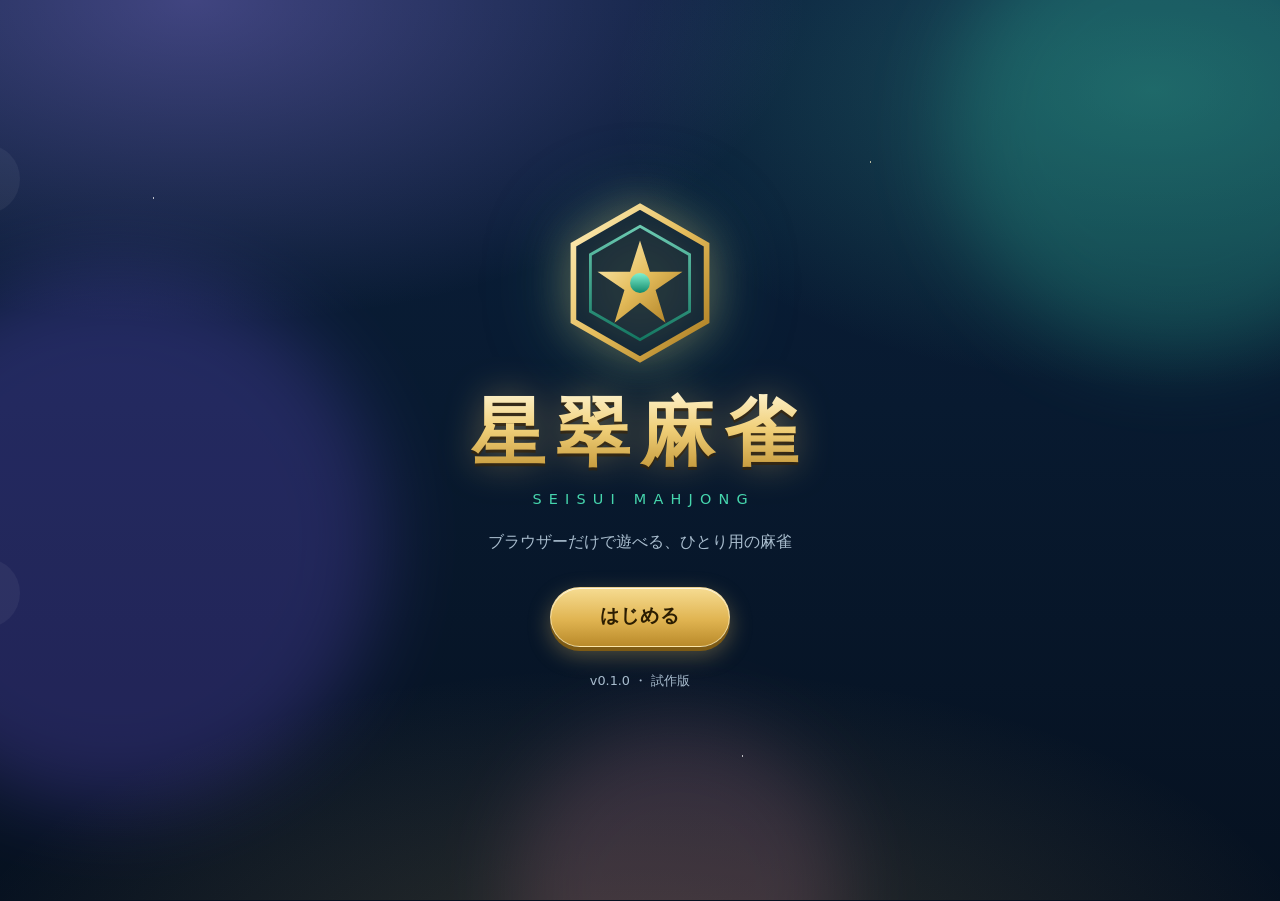
==== index.html @ fcb54578 "Add files via upload" ====
<!doctype html>
<html lang="ja">
<head>
  <meta charset="utf-8">
  <meta name="viewport" content="width=device-width, initial-scale=1, viewport-fit=cover">
  <meta name="theme-color" content="#08182a">
  <meta name="description" content="ブラウザーだけで遊べる一人用の麻雀ゲーム。牌操作デモ・何切る問題・CPU四人麻雀。">
  <title>星翠麻雀</title>
  <link rel="stylesheet" href="css/base.css">
  <link rel="stylesheet" href="css/lobby.css">
  <link rel="stylesheet" href="css/table.css">
  <link rel="stylesheet" href="css/tiles.css">
  <link rel="stylesheet" href="css/effects.css">
</head>
<body>
  <!-- アニメ調の背景（装飾のみ） -->
  <div class="sky" aria-hidden="true">
    <span class="sky-orb o1"></span><span class="sky-orb o2"></span><span class="sky-orb o3"></span>
    <span class="sky-cloud c1"></span><span class="sky-cloud c2"></span>
    <span class="sky-stars"></span>
  </div>

  <main id="app">

    <!-- 1. タイトル画面 -->
    <section class="screen screen-title" data-screen="title" hidden>
      <div class="title-hero">
        <svg class="emblem" viewBox="0 0 120 120" aria-hidden="true">
          <defs>
            <linearGradient id="emb-gold" x1="0" y1="0" x2="1" y2="1">
              <stop offset="0" stop-color="#fff1bf"/><stop offset=".5" stop-color="#e5bd5c"/><stop offset="1" stop-color="#a8791e"/>
            </linearGradient>
            <linearGradient id="emb-jade" x1="0" y1="0" x2="0" y2="1">
              <stop offset="0" stop-color="#7ff0cf"/><stop offset="1" stop-color="#138a6c"/>
            </linearGradient>
          </defs>
          <polygon points="60,6 107,33 107,87 60,114 13,87 13,33" fill="rgba(10,30,50,.7)" stroke="url(#emb-gold)" stroke-width="4"/>
          <polygon points="60,20 95,40 95,80 60,100 25,80 25,40" fill="none" stroke="url(#emb-jade)" stroke-width="2" opacity=".8"/>
          <path d="M60 30 L67 52 L90 52 L71 65 L78 88 L60 74 L42 88 L49 65 L30 52 L53 52 Z" fill="url(#emb-gold)"/>
          <circle cx="60" cy="60" r="7" fill="url(#emb-jade)"/>
        </svg>
        <h1 class="title-logo">星翠麻雀</h1>
        <p class="title-sub">SEISUI MAHJONG</p>
        <p class="title-lead">ブラウザーだけで遊べる、ひとり用の麻雀</p>
        <button type="button" class="btn btn-primary btn-xl" data-nav="modes">はじめる</button>
        <p class="title-version"><span id="app-version"></span> ・ 試作版</p>
      </div>
    </section>

    <!-- 2. モード選択画面 -->
    <section class="screen screen-modes" data-screen="modes" hidden>
      <header class="page-header">
        <button type="button" class="btn-icon" data-nav="title" aria-label="タイトルへ戻る">‹</button>
        <h2 tabindex="-1">モード選択</h2>
        <span class="header-spacer"></span>
      </header>

      <div class="mode-grid">
        <article class="mode-card theme-jade">
          <div class="mode-art" aria-hidden="true" data-tiles="5m6z8p"></div>
          <h3>牌操作デモ</h3>
          <p>配牌・ツモ・打牌・整列などの基本操作と演出を体験できます。</p>
          <dl class="mode-meta">
            <div><dt>難易度</dt><dd>入門</dd></div>
            <div><dt>推奨端末</dt><dd>すべて（縦向き可）</dd></div>
          </dl>
          <button type="button" class="btn btn-primary" data-nav="demo">プレイ</button>
        </article>

        <article class="mode-card theme-violet is-planned">
          <div class="mode-art" aria-hidden="true" data-tiles="3m0p7s"></div>
          <h3>何切る問題 <span class="badge badge-planned">準備中</span></h3>
          <p>14枚から1枚を選び、シャンテン数・受入枚数・狙える役を学ぶモードです。</p>
          <dl class="mode-meta">
            <div><dt>難易度</dt><dd>初級〜中級</dd></div>
            <div><dt>推奨端末</dt><dd>スマホ縦・PC</dd></div>
          </dl>
          <button type="button" class="btn btn-ghost" data-nav="nanikiru">内容を見る（フェーズ2）</button>
        </article>

        <article class="mode-card theme-gold is-planned">
          <div class="mode-art" aria-hidden="true" data-backs="3"></div>
          <h3>CPU四人麻雀 <span class="badge badge-planned">準備中</span></h3>
          <p>CPU3人と東風戦で対局します。喰いタンあり・赤ドラあり。</p>
          <dl class="mode-meta">
            <div><dt>難易度</dt><dd>中級</dd></div>
            <div><dt>推奨端末</dt><dd>PC・タブレット・スマホ横</dd></div>
          </dl>
          <button type="button" class="btn btn-ghost" data-nav="cpu">内容を見る（フェーズ3〜6）</button>
        </article>
      </div>

      <nav class="lobby-nav" aria-label="メニュー">
        <button type="button" class="nav-tile" data-nav="howto"><span aria-hidden="true">？</span>遊び方</button>
        <button type="button" class="nav-tile" data-nav="rules"><span aria-hidden="true">≣</span>ルール設定</button>
        <button type="button" class="nav-tile" data-nav="settings"><span aria-hidden="true">⚙</span>設定・音量</button>
        <button type="button" class="nav-tile" data-nav="stats"><span aria-hidden="true">★</span>戦績</button>
        <button type="button" class="nav-tile" data-nav="about"><span aria-hidden="true">i</span>更新履歴・クレジット</button>
        <button type="button" class="nav-tile nav-danger" data-reset-data><span aria-hidden="true">↺</span>データ初期化</button>
      </nav>
    </section>

    <!-- 4. 牌操作デモ画面 -->
    <section class="screen play-screen" id="screen-demo" data-screen="demo" hidden>
      <header class="play-header">
        <button type="button" class="btn-icon" data-nav="modes" aria-label="モード選択へ戻る">‹</button>
        <h2 class="play-title" tabindex="-1">牌操作デモ</h2>
        <button type="button" class="btn-icon" data-open-menu aria-label="メニューを開く">≡</button>
      </header>

      <div class="table-wrap">
        <div class="table">
          <div class="table-info">
            <div class="info-chip">
              <span class="wall-stack" id="demo-wall-stack" aria-hidden="true"><i></i><i></i><i></i></span>
              <span>残り <b id="demo-remaining">0</b> 枚</span>
            </div>
            <div class="info-chip dora-chip">
              <span class="chip-label">ドラ表示</span>
              <span id="demo-dora-ind" class="dora-slot"></span>
              <span class="chip-label">ドラ</span><b id="demo-dora-name">-</b>
            </div>
            <div class="info-chip"><span class="chip-label">巡目</span><b id="demo-turn">0</b></div>
          </div>

          <div class="river-area is-empty" id="demo-river-area">
            <div class="river" id="demo-river" role="list" aria-label="河（捨て牌）"></div>
            <p class="river-empty">捨てた牌がここに6枚ずつ並びます</p>
          </div>

          <div class="table-banner" id="demo-banner" hidden>
            <p><strong>流局</strong>山がなくなりました</p>
            <button type="button" class="btn btn-primary" id="demo-banner-deal">もう一度配牌</button>
          </div>
        </div>
      </div>

      <div class="hand-zone" id="demo-hand-zone">
        <p class="status-line" id="demo-status"></p>
        <div class="hand" id="demo-hand" role="group" aria-label="手牌（左右キーで移動、Enterで選択・打牌）"></div>
        <p class="hint">タップで選択・もう一度で打牌 ／ 上スワイプで打牌 ／ 長押し・Iキーで牌の情報 ／ ←→・Enter・T（ツモ）・S（整列）</p>
      </div>

      <nav class="action-bar" aria-label="デモ操作">
        <button type="button" class="btn act" id="demo-btn-deal"><span class="act-icon" aria-hidden="true">↻</span>配牌</button>
        <button type="button" class="btn act act-strong" id="demo-btn-draw"><span class="act-icon" aria-hidden="true">＋</span>ツモ</button>
        <button type="button" class="btn act act-discard" id="demo-btn-discard"><span class="act-icon" aria-hidden="true">↑</span><span>この牌を切る<span class="btn-sub">未選択</span></span></button>
        <button type="button" class="btn act" id="demo-btn-sort"><span class="act-icon" aria-hidden="true">⇅</span>整列</button>
        <button type="button" class="btn act" id="demo-btn-load"><span class="act-icon" aria-hidden="true">✎</span>手牌読込</button>
      </nav>
    </section>

    <!-- 5・6. 何切る問題（フェーズ2で実装） -->
    <section class="screen screen-page" data-screen="nanikiru" hidden>
      <header class="page-header">
        <button type="button" class="btn-icon" data-nav="modes" aria-label="モード選択へ戻る">‹</button>
        <h2 tabindex="-1">何切る問題</h2>
        <span class="header-spacer"></span>
      </header>
      <div class="page-body">
        <div class="notice notice-planned">
          <strong>このモードは未実装です（フェーズ2で実装予定）</strong>
          <p>現在の版では遊べません。実装予定の内容は以下のとおりです。</p>
        </div>
        <ul class="plan-list">
          <li>サンプル問題10問以上（難易度・自風・場風・ドラ・巡目つき）</li>
          <li>回答後にシャンテン数・受入牌・受入枚数・狙える役・解説を表示</li>
          <li>評価は「最有力／有力／目的により可／改善余地あり」の4段階</li>
          <li>問題一覧・難易度絞り込み・前後の問題への移動</li>
          <li>成績（挑戦数・正答数・正答率）の保存とリセット</li>
          <li>未レビューの問題には「確認中」と表示</li>
        </ul>
        <button type="button" class="btn btn-primary" data-nav="demo">牌操作デモで遊ぶ</button>
      </div>
    </section>

    <!-- 7〜9. CPU四人麻雀（フェーズ3〜6で実装） -->
    <section class="screen screen-page" data-screen="cpu" hidden>
      <header class="page-header">
        <button type="button" class="btn-icon" data-nav="modes" aria-label="モード選択へ戻る">‹</button>
        <h2 tabindex="-1">CPU四人麻雀</h2>
        <span class="header-spacer"></span>
      </header>
      <div class="page-body">
        <div class="notice notice-planned">
          <strong>このモードは未実装です（フェーズ3〜6で実装予定）</strong>
          <p>現在の版では対局できません。実装予定の内容は以下のとおりです。</p>
        </div>
        <ul class="plan-list">
          <li>フェーズ3：4人への配牌、ツモ・打牌の進行、CPU打牌、流局</li>
          <li>フェーズ4：ロン・ツモ判定、主要役の判定、符・翻・点数計算</li>
          <li>フェーズ5：ポン・チー・カン・リーチ、演出、CPUレベル1〜3</li>
          <li>フェーズ6：東風戦の完走、連荘・本場・供託・順位、戦績保存</li>
        </ul>
        <button type="button" class="btn btn-primary" data-nav="demo">牌操作デモで遊ぶ</button>
      </div>
    </section>

    <!-- 3. ルール設定画面 -->
    <section class="screen screen-page" data-screen="rules" hidden>
      <header class="page-header">
        <button type="button" class="btn-icon" data-nav="modes" aria-label="モード選択へ戻る">‹</button>
        <h2 tabindex="-1">ルール設定</h2>
        <span class="header-spacer"></span>
      </header>
      <div class="page-body">
        <p class="page-lead">試作版の標準ルールです。「未実装」のルールは値だけを保持しており、対応するモードの実装後に反映されます。ルールの変更機能はCPU四人麻雀の実装時に追加します。</p>
        <div class="table-scroll">
          <table class="data-table">
            <thead><tr><th scope="col">項目</th><th scope="col">設定値</th><th scope="col">状態</th><th scope="col">備考</th></tr></thead>
            <tbody id="rules-body"></tbody>
          </table>
        </div>
      </div>
    </section>

    <!-- 設定画面 -->
    <section class="screen screen-page" data-screen="settings" hidden>
      <header class="page-header">
        <button type="button" class="btn-icon" data-nav="modes" aria-label="モード選択へ戻る">‹</button>
        <h2 tabindex="-1">設定</h2>
        <span class="header-spacer"></span>
      </header>
      <div class="page-body">
        <p class="page-lead">設定はこの端末のブラウザーにだけ保存されます。</p>
        <div class="settings-form" id="settings-form"></div>
      </div>
    </section>

    <!-- 10. 戦績画面 -->
    <section class="screen screen-page" data-screen="stats" hidden>
      <header class="page-header">
        <button type="button" class="btn-icon" data-nav="modes" aria-label="モード選択へ戻る">‹</button>
        <h2 tabindex="-1">戦績</h2>
        <span class="header-spacer"></span>
      </header>
      <div class="page-body">
        <div class="stat-grid" id="stats-body"></div>
        <button type="button" class="btn btn-ghost btn-danger-ghost" data-reset-data>データ初期化</button>
      </div>
    </section>

    <!-- 11. 遊び方画面 -->
    <section class="screen screen-page" data-screen="howto" hidden>
      <header class="page-header">
        <button type="button" class="btn-icon" data-nav="modes" aria-label="モード選択へ戻る">‹</button>
        <h2 tabindex="-1">遊び方</h2>
        <span class="header-spacer"></span>
      </header>
      <div class="page-body prose">
        <h3>牌操作デモ</h3>
        <ol>
          <li>画面を開くと13枚が配られます。「ツモ」で1枚引いて14枚にします。</li>
          <li>牌をタップ（クリック）すると選択され、上に浮きます。</li>
          <li>選択中の牌をもう一度タップすると、その牌を河へ捨てます。</li>
          <li>牌を上方向へはじく（スワイプ）と、すぐに捨てられます。</li>
          <li>「この牌を切る」ボタンでも打牌できます。</li>
          <li>牌を長押しすると、名前・赤ドラ・ドラ・ツモ牌などの情報を表示します。</li>
        </ol>
        <p>打牌方法と誤打牌防止は「設定」で変更できます。誤打牌防止がオンのとき、1回目の操作は選択だけになります。</p>
        <h3>キーボード操作</h3>
        <table class="data-table">
          <tbody>
            <tr><th scope="row">← →</th><td>牌を移動</td></tr>
            <tr><th scope="row">Enter／Space</th><td>選択・打牌</td></tr>
            <tr><th scope="row">T</th><td>ツモ</td></tr>
            <tr><th scope="row">S</th><td>整列</td></tr>
            <tr><th scope="row">D</th><td>選択中の牌を切る</td></tr>
            <tr><th scope="row">I</th><td>牌の情報を表示</td></tr>
          </tbody>
        </table>
        <h3>テスト用の牌山</h3>
        <p>「手牌読込」で、手牌（13枚または14枚）、ツモ順、シードを指定できます。表記は <code>123m456p789s1122z</code> 形式です（m=萬子、p=筒子、s=索子、z=字牌 1〜7が東南西北白發中、0=赤5）。</p>
      </div>
    </section>

    <!-- 12. 更新履歴・クレジット画面 -->
    <section class="screen screen-page" data-screen="about" hidden>
      <header class="page-header">
        <button type="button" class="btn-icon" data-nav="modes" aria-label="モード選択へ戻る">‹</button>
        <h2 tabindex="-1">更新履歴・クレジット</h2>
        <span class="header-spacer"></span>
      </header>
      <div class="page-body prose">
        <h3>更新履歴</h3>
        <div id="changelog-body"></div>
        <h3>クレジット</h3>
        <ul>
          <li>画面デザイン・牌のデザイン・エンブレム：本プロジェクトのオリジナル（HTML／CSS／SVG）</li>
          <li>効果音：Web Audio API による合成音（音声ファイルは使用していません）</li>
          <li>外部画像・外部フォント・外部ライブラリは使用していません</li>
          <li>既存の麻雀ゲームの画面・ロゴ・キャラクター・牌画像・音声は使用していません</li>
        </ul>
        <h3>保存するデータ</h3>
        <p>この端末のブラウザー（localStorage）に、設定と成績だけを保存します。個人情報は収集しません。</p>
      </div>
    </section>
  </main>

  <!-- 対局中メニュー -->
  <dialog id="dlg-menu" class="dlg dlg-sheet" aria-labelledby="menu-title">
    <form method="dialog">
      <h2 id="menu-title" class="dlg-title">メニュー</h2>
      <div class="settings-form compact" id="menu-settings"></div>
      <div class="dlg-links">
        <button type="button" class="btn btn-ghost" data-nav="howto">遊び方</button>
        <button type="button" class="btn btn-ghost" data-nav="settings">すべての設定</button>
        <button type="button" class="btn btn-ghost" data-nav="modes">モード選択へ</button>
      </div>
      <div class="dlg-actions">
        <button type="submit" class="btn btn-primary" value="close">閉じる</button>
      </div>
    </form>
  </dialog>

  <!-- 手牌読込（テスト用固定牌山） -->
  <dialog id="dlg-load" class="dlg" aria-labelledby="load-title">
    <form method="dialog">
      <h2 id="load-title" class="dlg-title">手牌読込（テスト用）</h2>
      <label class="field">
        <span>手牌（13枚または14枚。空欄ならランダム）</span>
        <input name="hand" inputmode="text" autocomplete="off" spellcheck="false" placeholder="例：123m406p789s1122z">
      </label>
      <label class="field">
        <span>ツモ順（配牌後に引く牌を先頭から指定・任意）</span>
        <input name="draws" autocomplete="off" spellcheck="false" placeholder="例：5z3m">
      </label>
      <label class="field">
        <span>シード（同じ値なら同じ牌山・任意）</span>
        <input name="seed" autocomplete="off" spellcheck="false" placeholder="数字または文字列">
      </label>
      <div class="sample-row">
        <span>サンプル：</span>
        <button type="button" class="chip-btn" data-sample="1112345678999m">九蓮形</button>
        <button type="button" class="chip-btn" data-sample="19m19p19s1234567z">国士形</button>
        <button type="button" class="chip-btn" data-sample="11223344m556677p" data-draws="7p">七対子形</button>
        <button type="button" class="chip-btn" data-sample="234m406p678s11z555z">赤ドラ入り</button>
      </div>
      <p class="form-error" role="alert" hidden></p>
      <div class="dlg-actions">
        <button type="submit" class="btn btn-ghost" value="cancel" formnovalidate>キャンセル</button>
        <button type="submit" class="btn btn-primary" value="load">この牌山で配牌</button>
      </div>
    </form>
  </dialog>

  <!-- 確認ダイアログ -->
  <dialog id="dlg-confirm" class="dlg" aria-labelledby="confirm-title">
    <form method="dialog">
      <h2 id="confirm-title" class="dlg-title">確認</h2>
      <p class="dlg-msg"></p>
      <div class="dlg-actions">
        <button type="submit" class="btn btn-ghost" value="cancel">キャンセル</button>
        <button type="submit" class="btn btn-primary" value="ok">OK</button>
      </div>
    </form>
  </dialog>

  <div id="tile-info" class="tile-info" role="tooltip" hidden></div>
  <div id="toast" class="toast" role="status" hidden></div>
  <div id="sr-live" class="sr-only" aria-live="polite" aria-atomic="true"></div>
  <div id="fx-layer" class="fx-layer" aria-hidden="true"></div>

  <aside id="debug-panel" class="debug-panel" hidden aria-label="デバッグ情報">
    <strong>DEBUG</strong>
    <pre class="debug-state"></pre>
    <pre class="debug-log"></pre>
  </aside>

  <!-- file:// でも動くよう、ES Modules ではなく通常の script で読み込む（順序に依存） -->
  <script src="js/constants.js"></script>
  <script src="data/rules.js"></script>
  <script src="data/changelog.js"></script>
  <script src="js/tiles.js"></script>
  <script src="js/wall.js"></script>
  <script src="js/hand-sorter.js"></script>
  <script src="js/storage.js"></script>
  <script src="js/audio.js"></script>
  <script src="js/animation.js"></script>
  <script src="js/tile-art.js"></script>
  <script src="js/renderer.js"></script>
  <script src="js/debug.js"></script>
  <script src="js/modes/demo-model.js"></script>
  <script src="js/modes/demo.js"></script>
  <script src="js/app.js"></script>
</body>
</html>
---- css/base.css ----
/* 基本：デザイントークン、リセット、ボタン、パネル、ダイアログ */
:root {
  --bg-0: #061120;
  --bg-1: #0b2034;
  --bg-2: #123150;
  --felt-0: #0f4a4c;
  --felt-1: #0a2f3c;
  --gold: #e9c46a;
  --gold-deep: #b98a2a;
  --jade: #46d6ae;
  --jade-deep: #17866b;
  --violet: #a58bff;
  --rose: #ff7fa6;
  --text: #eef4fa;
  --muted: #a8bccd;
  --panel: rgba(12, 30, 50, 0.66);
  --panel-strong: rgba(10, 24, 42, 0.9);
  --line: rgba(255, 255, 255, 0.14);
  --line-gold: rgba(233, 196, 106, 0.55);
  --danger: #ff6b6b;
  --warn: #ffc15e;
  --radius: 16px;
  --radius-sm: 10px;
  --shadow: 0 10px 30px rgba(0, 0, 0, 0.35);
  --safe-t: env(safe-area-inset-top, 0px);
  --safe-r: env(safe-area-inset-right, 0px);
  --safe-b: env(safe-area-inset-bottom, 0px);
  --safe-l: env(safe-area-inset-left, 0px);
  --font: system-ui, -apple-system, "Hiragino Sans", "Hiragino Kaku Gothic ProN", "Yu Gothic UI", "Meiryo", sans-serif;
  --font-serif: "Hiragino Mincho ProN", "Yu Mincho", "YuMincho", "Noto Serif JP", serif;
  color-scheme: dark;
}

*, *::before, *::after { box-sizing: border-box; }

html { -webkit-text-size-adjust: 100%; text-size-adjust: 100%; }

body {
  margin: 0;
  min-height: 100vh;
  min-height: 100dvh;
  font-family: var(--font);
  font-size: 16px;
  line-height: 1.6;
  color: var(--text);
  background: var(--bg-0);
  /* ダブルタップ拡大を防ぐ（ピンチ拡大は残す） */
  touch-action: manipulation;
  -webkit-tap-highlight-color: transparent;
  overflow-x: hidden;
}

[hidden] { display: none !important; }

h1, h2, h3 { line-height: 1.3; margin: 0 0 .5em; }
h1:focus, h2:focus { outline: none; }
p { margin: 0 0 .8em; }
code {
  font-family: ui-monospace, "SFMono-Regular", Consolas, monospace;
  background: rgba(255, 255, 255, .08);
  padding: .1em .4em;
  border-radius: 6px;
}

:focus-visible {
  outline: 3px solid var(--jade);
  outline-offset: 2px;
}

.sr-only {
  position: absolute !important;
  width: 1px; height: 1px;
  overflow: hidden;
  clip: rect(0 0 0 0);
  white-space: nowrap;
}

#app {
  position: relative;
  z-index: 1;
  min-height: 100vh;
  min-height: 100dvh;
}

/* ---------- ボタン ---------- */
.btn {
  display: inline-flex;
  align-items: center;
  justify-content: center;
  gap: .45em;
  min-height: 48px;
  min-width: 48px;
  padding: .6em 1.3em;
  border-radius: 999px;
  border: 1px solid var(--line);
  background: linear-gradient(180deg, rgba(255, 255, 255, .12), rgba(255, 255, 255, .03));
  color: var(--text);
  font: inherit;
  font-weight: 700;
  letter-spacing: .04em;
  cursor: pointer;
  user-select: none;
  -webkit-user-select: none;
  transition: transform .12s ease, box-shadow .2s ease, background .2s ease, opacity .2s;
}
.btn:hover { background: linear-gradient(180deg, rgba(255, 255, 255, .18), rgba(255, 255, 255, .06)); }
.btn:active { transform: translateY(1px) scale(.98); }

.btn-primary {
  border-color: rgba(255, 235, 180, .7);
  background: linear-gradient(180deg, #f6dc92 0%, #e0b451 55%, #b98a2a 100%);
  color: #2b1d02;
  box-shadow: 0 4px 0 #7d5a14, 0 8px 22px rgba(233, 196, 106, .35), inset 0 1px 0 rgba(255, 255, 255, .7);
}
.btn-primary:hover { background: linear-gradient(180deg, #fbe6aa 0%, #e8bf5f 55%, #c1932f 100%); }
.btn-primary:active { box-shadow: 0 2px 0 #7d5a14, 0 4px 12px rgba(233, 196, 106, .3); transform: translateY(2px); }

.btn-ghost { background: rgba(255, 255, 255, .04); }
.btn-danger { background: linear-gradient(180deg, #ff8f8f, #d94848); border-color: #ffb3b3; color: #2a0505; box-shadow: 0 4px 0 #7a1f1f; }
.btn-danger-ghost { border-color: rgba(255, 107, 107, .6); color: #ffc2c2; }
.btn-xl { min-height: 60px; padding: .7em 2.6em; font-size: 1.2rem; }

.btn.is-disabled, .btn[aria-disabled="true"] {
  opacity: .45;
  filter: saturate(.4);
  box-shadow: none;
}

.btn-icon {
  display: inline-grid;
  place-items: center;
  width: 48px; height: 48px;
  border-radius: 14px;
  border: 1px solid var(--line);
  background: rgba(255, 255, 255, .06);
  color: var(--text);
  font-size: 1.6rem;
  line-height: 1;
  cursor: pointer;
  flex: none;
}
.btn-icon:hover { background: rgba(255, 255, 255, .12); }

.badge {
  display: inline-block;
  padding: .12em .6em;
  border-radius: 999px;
  font-size: .72rem;
  font-weight: 700;
  letter-spacing: .05em;
  vertical-align: middle;
  border: 1px solid currentColor;
}
.badge-planned { color: #ffd38a; background: rgba(255, 193, 94, .12); }
.badge-active { color: #7ff0cf; background: rgba(70, 214, 174, .12); }

.chip-btn {
  min-height: 44px;
  padding: .3em .9em;
  border-radius: 999px;
  border: 1px solid var(--line);
  background: rgba(255, 255, 255, .06);
  color: var(--text);
  font: inherit;
  font-size: .9rem;
  cursor: pointer;
}

/* ---------- ページ共通 ---------- */
.screen { min-height: 100vh; min-height: 100dvh; }

.page-header {
  position: sticky;
  top: 0;
  z-index: 5;
  display: flex;
  align-items: center;
  gap: 12px;
  padding: calc(10px + var(--safe-t)) calc(14px + var(--safe-r)) 10px calc(14px + var(--safe-l));
  background: linear-gradient(180deg, rgba(6, 17, 32, .92), rgba(6, 17, 32, .6));
  backdrop-filter: blur(10px);
  -webkit-backdrop-filter: blur(10px);
  border-bottom: 1px solid var(--line);
}
.page-header h2 { flex: 1; margin: 0; text-align: center; font-size: 1.15rem; letter-spacing: .08em; }
.header-spacer { width: 48px; flex: none; }

.page-body {
  max-width: 880px;
  margin: 0 auto;
  padding: 20px calc(16px + var(--safe-r)) calc(40px + var(--safe-b)) calc(16px + var(--safe-l));
}
.page-lead { color: var(--muted); }

.prose h3 {
  margin-top: 1.6em;
  padding-left: .6em;
  border-left: 4px solid var(--gold);
  font-size: 1.1rem;
}
.prose li { margin-bottom: .35em; }

.notice {
  padding: 16px 18px;
  border-radius: var(--radius);
  border: 1px solid var(--line);
  background: var(--panel);
  margin-bottom: 18px;
}
.notice strong { display: block; margin-bottom: .3em; }
.notice-planned { border-color: rgba(255, 193, 94, .5); background: rgba(80, 55, 10, .35); }

.plan-list { padding-left: 1.3em; margin-bottom: 24px; }
.plan-list li { margin-bottom: .45em; }

.table-scroll { overflow-x: auto; -webkit-overflow-scrolling: touch; }
.data-table {
  width: 100%;
  border-collapse: collapse;
  background: var(--panel);
  border-radius: var(--radius-sm);
  overflow: hidden;
  font-size: .95rem;
}
.data-table th, .data-table td {
  padding: .7em .9em;
  border-bottom: 1px solid var(--line);
  text-align: left;
  vertical-align: top;
}
.data-table thead th { background: rgba(233, 196, 106, .12); color: var(--gold); white-space: nowrap; }
.data-table tbody th { white-space: nowrap; }

/* ---------- 設定フォーム ---------- */
.settings-form { display: grid; gap: 10px; }
.set-row {
  display: flex;
  align-items: center;
  gap: 14px;
  min-height: 60px;
  padding: 10px 16px;
  border-radius: var(--radius-sm);
  background: var(--panel);
  border: 1px solid var(--line);
  cursor: pointer;
}
.set-label { flex: 1; font-weight: 600; }
.set-label small { display: block; font-weight: 400; color: var(--muted); font-size: .8rem; line-height: 1.45; margin-top: 2px; }
.set-row select {
  min-height: 44px;
  min-width: 128px;
  padding: 0 12px;
  border-radius: 10px;
  border: 1px solid var(--line);
  background: var(--bg-2);
  color: var(--text);
  font: inherit;
}
.set-row input[type="range"] { width: min(40vw, 200px); min-height: 44px; accent-color: var(--gold); }
.set-output { min-width: 3.2em; text-align: right; font-variant-numeric: tabular-nums; color: var(--gold); }
.settings-form.compact .set-row { min-height: 52px; padding: 6px 12px; }
.settings-form.compact .set-label small { display: none; }

.switch {
  appearance: none;
  -webkit-appearance: none;
  position: relative;
  width: 56px; height: 32px;
  margin: 6px 0;
  border-radius: 999px;
  background: rgba(255, 255, 255, .18);
  border: 1px solid var(--line);
  cursor: pointer;
  flex: none;
  transition: background .2s;
}
.switch::before {
  content: "";
  position: absolute;
  top: 3px; left: 3px;
  width: 24px; height: 24px;
  border-radius: 50%;
  background: #fff;
  box-shadow: 0 2px 6px rgba(0, 0, 0, .4);
  transition: transform .2s;
}
/* 色だけに頼らず、オン・オフを文字でも示す */
.switch::after {
  content: "OFF";
  position: absolute;
  right: 7px; top: 50%;
  transform: translateY(-50%);
  font-size: 9px;
  font-weight: 800;
  color: rgba(255, 255, 255, .7);
}
.switch:checked { background: var(--jade-deep); border-color: var(--jade); }
.switch:checked::before { transform: translateX(24px); }
.switch:checked::after { content: "ON"; left: 8px; right: auto; }

/* ---------- ダイアログ ---------- */
.dlg {
  width: min(520px, calc(100vw - 24px));
  max-height: calc(100dvh - 24px);
  padding: 0;
  border: 1px solid var(--line-gold);
  border-radius: 22px;
  background: linear-gradient(180deg, rgba(20, 44, 70, .97), rgba(9, 22, 38, .98));
  color: var(--text);
  box-shadow: var(--shadow), 0 0 40px rgba(165, 139, 255, .2);
  overflow: auto;
}
.dlg::backdrop { background: rgba(2, 8, 16, .66); backdrop-filter: blur(3px); }
.dlg form { padding: 22px 20px calc(18px + var(--safe-b)); }
.dlg-title { font-size: 1.15rem; color: var(--gold); letter-spacing: .06em; }
.dlg-msg { white-space: pre-wrap; }
.dlg-actions { display: flex; justify-content: flex-end; flex-wrap: wrap; gap: 10px; margin-top: 18px; }
.dlg-links { display: flex; flex-wrap: wrap; gap: 8px; margin-top: 14px; }
.dlg-sheet { margin-bottom: 0; }
@media (max-width: 600px) {
  .dlg-sheet {
    width: 100vw;
    max-width: 100vw;
    border-radius: 22px 22px 0 0;
    border-bottom: 0;
  }
}

.field { display: grid; gap: 4px; margin-bottom: 14px; }
.field span { font-size: .9rem; color: var(--muted); }
.field input {
  min-height: 48px;
  padding: 0 14px;
  border-radius: 12px;
  border: 1px solid var(--line);
  background: rgba(0, 0, 0, .25);
  color: var(--text);
  font: inherit;
  font-family: ui-monospace, Consolas, monospace;
}
.sample-row { display: flex; flex-wrap: wrap; align-items: center; gap: 6px; font-size: .9rem; color: var(--muted); }
.form-error { color: #ffb3b3; margin-top: 12px; }

/* ---------- 通知 ---------- */
.toast {
  position: fixed;
  left: 50%;
  bottom: calc(150px + var(--safe-b));
  z-index: 60;
  max-width: min(92vw, 520px);
  padding: 12px 20px;
  border-radius: 14px;
  background: var(--panel-strong);
  border: 1px solid var(--line-gold);
  box-shadow: var(--shadow);
  font-weight: 600;
  text-align: center;
  transform: translate(-50%, 10px);
  opacity: 0;
  pointer-events: none;
}
.toast.is-show { animation: toast-in .25s ease forwards; }
.toast[data-type="warn"] { border-color: var(--warn); }
.toast[data-type="warn"]::before { content: "⚠ "; color: var(--warn); }
.toast[data-type="error"] { border-color: var(--danger); }
@keyframes toast-in { to { transform: translate(-50%, 0); opacity: 1; } }

.debug-panel {
  position: fixed;
  left: calc(8px + var(--safe-l));
  top: calc(70px + var(--safe-t));
  z-index: 70;
  width: min(420px, 60vw);
  max-height: 50vh;
  overflow: auto;
  padding: 8px 10px;
  border-radius: 10px;
  background: rgba(0, 0, 0, .78);
  border: 1px solid #3fd1a8;
  font-size: 11px;
  color: #bdf5e3;
  pointer-events: auto;
}
.debug-panel pre { margin: 4px 0 0; white-space: pre-wrap; word-break: break-all; font-family: ui-monospace, Consolas, monospace; }
.debug-log { color: #9fb3c8; border-top: 1px dashed #335; padding-top: 4px; }
---- css/lobby.css ----
/* タイトル画面・モード選択画面 */
.screen-title {
  display: grid;
  place-items: center;
  padding: calc(24px + var(--safe-t)) 16px calc(24px + var(--safe-b));
}
.title-hero {
  display: grid;
  justify-items: center;
  text-align: center;
  gap: 6px;
}
.emblem {
  width: clamp(110px, 26vw, 170px);
  filter: drop-shadow(0 0 22px rgba(233, 196, 106, .45)) drop-shadow(0 0 40px rgba(70, 214, 174, .25));
  animation: emblem-float 6s ease-in-out infinite;
}
.title-logo {
  margin: 12px 0 0;
  font-family: var(--font-serif);
  font-size: clamp(2.6rem, 11vw, 4.6rem);
  font-weight: 800;
  letter-spacing: .14em;
  background: linear-gradient(180deg, #fff6d6 0%, #f0cf78 45%, #b98a2a 100%);
  -webkit-background-clip: text;
  background-clip: text;
  color: transparent;
  filter: drop-shadow(0 3px 0 rgba(60, 35, 0, .6)) drop-shadow(0 0 18px rgba(233, 196, 106, .35));
}
.title-sub {
  margin: 0;
  font-size: .9rem;
  letter-spacing: .5em;
  color: var(--jade);
  text-indent: .5em;
}
.title-lead { margin: 12px 0 26px; color: var(--muted); }
.title-version { margin-top: 18px; font-size: .8rem; color: var(--muted); }

.screen-modes { padding-bottom: calc(24px + var(--safe-b)); }

.mode-grid {
  display: grid;
  grid-template-columns: repeat(auto-fit, minmax(260px, 1fr));
  gap: 18px;
  max-width: 1080px;
  margin: 0 auto;
  padding: 22px calc(16px + var(--safe-r)) 10px calc(16px + var(--safe-l));
}

.mode-card {
  --accent: var(--jade);
  position: relative;
  display: flex;
  flex-direction: column;
  gap: 8px;
  padding: 20px 20px 22px;
  border-radius: 22px;
  background:
    radial-gradient(120% 80% at 100% 0%, color-mix(in srgb, var(--accent) 22%, transparent), transparent 60%),
    var(--panel);
  border: 1px solid color-mix(in srgb, var(--accent) 45%, transparent);
  box-shadow: var(--shadow), inset 0 1px 0 rgba(255, 255, 255, .08);
  backdrop-filter: blur(8px);
  -webkit-backdrop-filter: blur(8px);
  overflow: hidden;
}
.mode-card::before {
  content: "";
  position: absolute;
  inset: 0 0 auto 0;
  height: 3px;
  background: linear-gradient(90deg, transparent, var(--accent), transparent);
}
.mode-card.theme-violet { --accent: var(--violet); }
.mode-card.theme-gold { --accent: var(--gold); }
.mode-card h3 { font-size: 1.3rem; margin: 4px 0 0; }
.mode-card p { color: var(--muted); margin: 0; flex: 1; }
.mode-card .btn { margin-top: 8px; }

.mode-art {
  display: flex;
  justify-content: center;
  align-items: flex-end;
  gap: 8px;
  height: 92px;
  --tile-w: 44px;
}
.mode-art .tile:nth-child(2) { transform: translateY(-10px) rotate(4deg); }
.mode-art .tile:nth-child(1) { transform: rotate(-6deg); }
.mode-art .tile:nth-child(3) { transform: rotate(7deg); }

.mode-meta { display: flex; flex-wrap: wrap; gap: 6px 18px; margin: 6px 0 0; font-size: .88rem; }
.mode-meta div { display: flex; gap: 6px; }
.mode-meta dt { color: var(--accent); font-weight: 700; }
.mode-meta dd { margin: 0; }

.lobby-nav {
  display: grid;
  grid-template-columns: repeat(auto-fit, minmax(150px, 1fr));
  gap: 10px;
  max-width: 1080px;
  margin: 12px auto 0;
  padding: 0 calc(16px + var(--safe-r)) 0 calc(16px + var(--safe-l));
}
.nav-tile {
  display: flex;
  align-items: center;
  gap: 10px;
  min-height: 56px;
  padding: 10px 14px;
  border-radius: 14px;
  border: 1px solid var(--line);
  background: var(--panel);
  color: var(--text);
  font: inherit;
  font-weight: 600;
  text-align: left;
  cursor: pointer;
}
.nav-tile span {
  display: inline-grid;
  place-items: center;
  width: 32px; height: 32px;
  border-radius: 10px;
  background: rgba(233, 196, 106, .15);
  color: var(--gold);
  font-weight: 800;
  flex: none;
}
.nav-tile:hover { border-color: var(--line-gold); }
.nav-danger span { background: rgba(255, 107, 107, .15); color: var(--danger); }

.stat-grid { display: grid; grid-template-columns: repeat(auto-fit, minmax(240px, 1fr)); gap: 14px; margin-bottom: 20px; }
.stat-card { padding: 16px 18px; border-radius: var(--radius); background: var(--panel); border: 1px solid var(--line); }
.stat-card h3 { font-size: 1.05rem; color: var(--gold); }
.stat-card dl { display: grid; gap: 6px; margin: 0; }
.stat-card dl div { display: flex; justify-content: space-between; border-bottom: 1px dashed var(--line); padding-bottom: 4px; }
.stat-card dd { margin: 0; font-weight: 800; font-variant-numeric: tabular-nums; }
.stat-card.is-planned p { color: var(--muted); margin: 0; }

.log-entry h3 { border: 0; padding: 0; margin-top: 1em; font-size: 1rem; color: var(--jade); }

@keyframes emblem-float {
  0%, 100% { transform: translateY(0); }
  50% { transform: translateY(-8px); }
}
---- css/table.css ----
/* 対局系の画面（牌操作デモ・今後のCPU対局）：卓・河・手牌・アクションバー */
.play-screen {
  --tile-w: 48px;
  --river-w: 30px;
  display: grid;
  grid-template-columns: minmax(0, 1fr);
  grid-template-rows: auto minmax(0, 1fr) auto auto;
  width: 100%;
  height: 100vh;
  height: 100dvh;
  min-height: 0;
  overflow: hidden;
}

.play-header {
  display: flex;
  align-items: center;
  gap: 10px;
  padding: calc(6px + var(--safe-t)) calc(10px + var(--safe-r)) 6px calc(10px + var(--safe-l));
}
.play-title {
  flex: 1;
  margin: 0;
  text-align: center;
  font-size: 1.05rem;
  letter-spacing: .12em;
  color: var(--gold);
}

.table-wrap {
  min-height: 0;
  padding: 0 calc(10px + var(--safe-r)) 0 calc(10px + var(--safe-l));
  display: flex;
}
.table {
  position: relative;
  flex: 1;
  min-width: 0;
  display: grid;
  grid-template-rows: auto minmax(0, 1fr);
  gap: 10px;
  min-height: 0;
  max-width: 980px;
  margin: 0 auto;
  padding: 12px;
  border-radius: 26px;
  background:
    radial-gradient(60% 50% at 50% 45%, rgba(70, 214, 174, .16), transparent 70%),
    repeating-linear-gradient(45deg, rgba(255, 255, 255, .012) 0 2px, transparent 2px 5px),
    radial-gradient(120% 100% at 50% 40%, var(--felt-0), var(--felt-1) 75%);
  border: 2px solid rgba(233, 196, 106, .55);
  box-shadow:
    inset 0 0 0 6px rgba(6, 20, 30, .55),
    inset 0 0 0 7px rgba(233, 196, 106, .25),
    inset 0 0 60px rgba(0, 0, 0, .45),
    0 14px 40px rgba(0, 0, 0, .45);
}

.table-info {
  display: flex;
  flex-wrap: wrap;
  justify-content: center;
  gap: 8px;
}
.info-chip {
  display: inline-flex;
  align-items: center;
  gap: 8px;
  min-height: 44px;
  padding: 4px 14px;
  border-radius: 999px;
  background: rgba(4, 16, 28, .6);
  border: 1px solid var(--line);
  box-shadow: inset 0 1px 0 rgba(255, 255, 255, .06);
  font-size: .92rem;
}
.info-chip b { font-size: 1.1rem; color: var(--gold); font-variant-numeric: tabular-nums; }
.chip-label { color: var(--muted); font-size: .8rem; }
.dora-slot { --tile-w: 24px; display: inline-flex; }

/* 山の簡易表示（ツモ演出の出発点） */
.wall-stack { position: relative; width: 26px; height: 22px; }
.wall-stack i {
  position: absolute;
  left: 0;
  width: 26px; height: 8px;
  border-radius: 3px;
  background: linear-gradient(180deg, #7b64d6, #3b2c86);
  border: 1px solid rgba(233, 196, 106, .6);
}
.wall-stack i:nth-child(1) { top: 0; }
.wall-stack i:nth-child(2) { top: 6px; }
.wall-stack i:nth-child(3) { top: 12px; }

.river-area {
  position: relative;
  min-height: 0;
  overflow-y: auto;
  overscroll-behavior: contain;
  display: grid;
  place-items: start center;
  padding: 8px;
  border-radius: 18px;
  background: rgba(0, 0, 0, .12);
  border: 1px dashed rgba(233, 196, 106, .22);
}
.river {
  display: grid;
  grid-template-columns: repeat(6, var(--river-w));
  gap: 5px 3px;
  align-content: start;
}
.river-empty {
  position: absolute;
  inset: 0;
  display: grid;
  place-items: center;
  margin: 0;
  color: rgba(255, 255, 255, .38);
  font-size: .9rem;
  text-align: center;
  pointer-events: none;
}
.river-area:not(.is-empty) .river-empty { display: none; }

.table-banner {
  position: absolute;
  inset: 0;
  display: grid;
  place-content: center;
  justify-items: center;
  gap: 14px;
  border-radius: 26px;
  background: rgba(3, 10, 20, .62);
  backdrop-filter: blur(3px);
  text-align: center;
}
.table-banner p { margin: 0; color: var(--muted); }
.table-banner strong {
  display: block;
  font-family: var(--font-serif);
  font-size: 2.4rem;
  letter-spacing: .3em;
  color: var(--gold);
  text-shadow: 0 0 20px rgba(233, 196, 106, .5);
}

/* ---------- 手牌 ---------- */
.hand-zone {
  min-width: 0;
  padding: 6px calc(8px + var(--safe-r)) 0 calc(8px + var(--safe-l));
  text-align: center;
}
.status-line {
  min-height: 1.6em;
  margin: 0 auto 2px;
  max-width: 760px;
  font-size: .92rem;
  font-weight: 600;
  color: var(--text);
}
.hint {
  margin: 0 auto;
  max-width: 760px;
  font-size: .74rem;
  color: var(--muted);
}

.hand {
  display: flex;
  justify-content: center;
  align-items: flex-end;
  /* 選択時に浮き上がる分の余白 */
  padding-top: calc(var(--tile-w) * .18);
  /* 上スワイプは自前で処理し、横スクロールだけブラウザーに任せる */
  touch-action: pan-x;
  user-select: none;
  -webkit-user-select: none;
  -webkit-touch-callout: none;
}
.hand.is-scroll {
  justify-content: flex-start;
  overflow-x: auto;
  overflow-y: hidden;
  scrollbar-width: thin;
  -webkit-overflow-scrolling: touch;
}

/* ---------- アクションバー（主要操作は画面下部へ集約） ---------- */
.action-bar {
  display: grid;
  grid-template-columns: repeat(5, minmax(0, 1fr));
  gap: 8px;
  max-width: 820px;
  width: 100%;
  margin: 0 auto;
  padding: 8px calc(10px + var(--safe-r)) calc(10px + var(--safe-b)) calc(10px + var(--safe-l));
}
.act {
  flex-direction: column;
  gap: 0;
  min-height: 56px;
  padding: 4px 6px;
  border-radius: 16px;
  font-size: .86rem;
  line-height: 1.25;
}
.act-icon { font-size: 1.15rem; line-height: 1; margin-bottom: 2px; }
.act-strong {
  border-color: rgba(70, 214, 174, .7);
  background: linear-gradient(180deg, #52e0b8, #16876b);
  color: #032019;
  box-shadow: 0 4px 0 #0b4d3d;
}
.act-discard {
  border-color: rgba(255, 235, 180, .7);
  background: linear-gradient(180deg, #f6dc92, #c29232);
  color: #2b1d02;
  box-shadow: 0 4px 0 #7d5a14;
}
.btn-sub { display: block; font-size: .72rem; font-weight: 600; opacity: .85; }

/* 狭い画面では2段に */
@media (max-width: 420px) {
  .action-bar { grid-template-columns: repeat(6, minmax(0, 1fr)); }
  .action-bar .act { grid-column: span 2; }
  .action-bar .act-strong, .action-bar .act-discard { grid-column: span 3; order: -1; }
  .hint { display: none; }
}

/* 横向きの低い画面：卓とアクションバーを横に並べる */
@media (orientation: landscape) and (max-height: 520px) {
  .play-screen {
    grid-template-columns: minmax(0, 1fr) 220px;
    grid-template-rows: auto minmax(0, 1fr) auto;
  }
  .play-header { grid-column: 1 / -1; padding-top: calc(2px + var(--safe-t)); padding-bottom: 2px; }
  .play-header .btn-icon { width: 44px; height: 44px; }
  .table-wrap { grid-column: 1; grid-row: 2; }
  .hand-zone { grid-column: 1 / -1; grid-row: 3; padding-bottom: calc(4px + var(--safe-b)); }
  .action-bar {
    grid-column: 2; grid-row: 2;
    grid-template-columns: 1fr 1fr;
    align-content: center;
    width: 220px;
    padding: 0 calc(10px + var(--safe-r)) 0 4px;
  }
  .action-bar .act { grid-column: auto; order: 0; min-height: 48px; }
  .action-bar .act-discard { grid-column: 1 / -1; }
  .table { padding: 8px; gap: 6px; }
  .info-chip { min-height: 36px; padding: 2px 10px; }
  .hint { display: none; }
  .toast { bottom: calc(90px + var(--safe-b)); }
}
---- css/tiles.css ----
/* 麻雀牌：アイボリーの牌面＋翡翠色の背（厚み）＋光沢。サイズは --tile-w で決まる */
.tile {
  --w: var(--tile-w, 44px);
  --th: calc(var(--w) * .1);   /* 牌の厚み */
  position: relative;
  display: inline-block;
  flex: none;
  width: var(--w);
  height: calc(var(--w) * 1.36);
  margin-bottom: var(--th);
  border-radius: calc(var(--w) * .14);
  background: linear-gradient(165deg, #fffef8 0%, #f7f0de 55%, #e8dcbc 100%);
  box-shadow:
    inset 0 1px 0 #fff,
    inset 0 -2px 3px rgba(130, 105, 60, .28),
    0 var(--th) 0 #2fae8f,
    0 calc(var(--th) + 1px) 0 #125c4b,
    0 calc(var(--th) + 3px) 7px rgba(0, 0, 0, .45);
  overflow: hidden;
}
.tile svg { display: block; width: 100%; height: 100%; padding: 6% 4%; pointer-events: none; }
/* 光沢 */
.tile::after {
  content: "";
  position: absolute;
  inset: 0;
  border-radius: inherit;
  background:
    linear-gradient(115deg, rgba(255, 255, 255, .7) 0%, rgba(255, 255, 255, 0) 32%),
    linear-gradient(0deg, rgba(255, 255, 255, 0) 70%, rgba(255, 255, 255, .35));
  pointer-events: none;
}
/* 赤ドラ：淡い紅色の牌面と金の縁（SVG側の菱形マークでも区別） */
.tile.is-red {
  background: linear-gradient(165deg, #fff7f2 0%, #fbe6dd 55%, #efcfbf 100%);
  box-shadow:
    inset 0 0 0 1.5px rgba(207, 47, 61, .55),
    inset 0 -2px 3px rgba(130, 60, 60, .28),
    0 var(--th) 0 #2fae8f,
    0 calc(var(--th) + 1px) 0 #125c4b,
    0 calc(var(--th) + 3px) 7px rgba(0, 0, 0, .45);
}

/* 伏せ牌：濃紺と紫の装飾柄 */
.tile-back {
  background:
    radial-gradient(circle at 50% 50%, rgba(233, 196, 106, .55) 0 12%, transparent 13%),
    repeating-linear-gradient(45deg, rgba(233, 196, 106, .18) 0 2px, transparent 2px 7px),
    repeating-linear-gradient(-45deg, rgba(233, 196, 106, .18) 0 2px, transparent 2px 7px),
    linear-gradient(160deg, #6a52c9 0%, #33236f 60%, #1a1446 100%);
  box-shadow:
    inset 0 0 0 2px rgba(233, 196, 106, .55),
    0 var(--th) 0 #efe6cc,
    0 calc(var(--th) + 1px) 0 #9a8c68,
    0 calc(var(--th) + 3px) 7px rgba(0, 0, 0, .45);
}

.tile-mini { --tile-w: 24px; }
.tile-river { --tile-w: var(--river-w, 30px); }
.tile-river.is-tsumogiri { filter: brightness(.86) saturate(.85); }
.tile-art { --tile-w: 44px; }

/* ---------- 操作できる手牌 ---------- */
.tile-btn {
  position: relative;
  flex: none;
  display: inline-flex;
  align-items: flex-end;
  justify-content: center;
  /* 見た目より広いタップ領域（上方向に広く取る） */
  padding: calc(var(--tile-w) * .3) 1px 6px;
  margin: 0;
  border: 0;
  border-radius: 10px;
  background: none;
  color: inherit;
  font: inherit;
  cursor: pointer;
  touch-action: pan-x;
  -webkit-tap-highlight-color: transparent;
  -webkit-touch-callout: none;
  user-select: none;
  -webkit-user-select: none;
}
.tile-btn .tile { transition: transform .16s cubic-bezier(.2, .8, .3, 1.2), filter .2s, box-shadow .2s; }
.tile-btn.is-drawn { margin-left: calc(var(--tile-w) * .45); }

@media (hover: hover) and (pointer: fine) {
  .tile-btn:hover .tile { transform: translateY(-4px) scale(1.06); }
  .tile-btn.is-selected:hover .tile { transform: translateY(-30%) scale(1.06); }
}

/* 選択中：浮き上がり＋金の縁＋上の▼マーク（色だけに頼らない） */
.tile-btn.is-selected .tile {
  transform: translateY(-30%);
  box-shadow:
    0 0 0 2px #fff4c7,
    0 0 0 4px var(--gold),
    0 0 18px 4px rgba(233, 196, 106, .65),
    0 var(--th) 0 #2fae8f,
    0 calc(var(--th) + 1px) 0 #125c4b;
}
.tile-btn.is-selected::before {
  content: "▼";
  position: absolute;
  top: calc(var(--tile-w) * -.34);
  left: 50%;
  transform: translateX(-50%);
  font-size: max(10px, calc(var(--tile-w) * .28));
  color: var(--gold);
  text-shadow: 0 0 6px rgba(233, 196, 106, .8);
  pointer-events: none;
}
/* ドラの手牌：下辺に小さな「ド」マーク */
.tile-btn.is-dora::after {
  content: "ド";
  position: absolute;
  bottom: 0;
  left: 50%;
  transform: translateX(-50%);
  padding: 0 3px;
  border-radius: 4px;
  font-size: max(8px, calc(var(--tile-w) * .2));
  line-height: 1.2;
  font-weight: 800;
  color: #2b1d02;
  background: var(--gold);
  pointer-events: none;
}

.tile-btn:focus-visible { outline: none; }
.tile-btn:focus-visible .tile { outline: 3px solid var(--jade); outline-offset: 3px; }

/* ツモ前など打牌できない状態（押すと理由を表示） */
.hand.is-waiting .tile-btn .tile { filter: brightness(.8) saturate(.75); }
.hand.is-locked .tile-btn { cursor: progress; }

/* スワイプ中：指に追従。打牌ラインを越えたら発光 */
.tile-btn.is-dragging { z-index: 3; }
.tile-btn.is-dragging .tile { transition: none; }
.tile-btn.is-armed .tile { box-shadow: 0 0 0 3px var(--jade), 0 0 24px 6px rgba(70, 214, 174, .7); }

/* 長押しの補足表示 */
.tile-info {
  position: fixed;
  z-index: 55;
  display: grid;
  justify-items: center;
  gap: 2px;
  min-width: 120px;
  padding: 8px 14px;
  border-radius: 12px;
  background: var(--panel-strong);
  border: 1px solid var(--line-gold);
  box-shadow: var(--shadow);
  transform: translate(-50%, -100%);
  font-size: .85rem;
  pointer-events: none;
  text-align: center;
}
.tile-info strong { font-size: 1.05rem; color: var(--gold); }
.tile-info-code { font-family: ui-monospace, Consolas, monospace; color: var(--muted); font-size: .75rem; }
---- css/effects.css ----
/* 背景・発光・粒子。prefers-reduced-motion と「演出少なめ」で簡略化する */

/* ---------- アニメ調の背景 ---------- */
.sky {
  position: fixed;
  inset: 0;
  z-index: 0;
  overflow: hidden;
  pointer-events: none;
  background:
    radial-gradient(80% 60% at 15% 0%, rgba(165, 139, 255, .35), transparent 60%),
    radial-gradient(70% 55% at 90% 10%, rgba(70, 214, 174, .28), transparent 60%),
    radial-gradient(90% 60% at 50% 110%, rgba(233, 196, 106, .18), transparent 60%),
    linear-gradient(180deg, #0b1f3d 0%, #081a30 45%, #061120 100%);
}
.sky-orb {
  position: absolute;
  border-radius: 50%;
  filter: blur(40px);
  opacity: .55;
  animation: orb-drift 18s ease-in-out infinite alternate;
}
.sky-orb.o1 { width: 42vmax; height: 42vmax; left: -12vmax; top: 30%; background: rgba(118, 90, 240, .45); }
.sky-orb.o2 { width: 36vmax; height: 36vmax; right: -10vmax; top: -8vmax; background: rgba(46, 190, 160, .4); animation-duration: 22s; }
.sky-orb.o3 { width: 26vmax; height: 26vmax; left: 40%; bottom: -12vmax; background: rgba(255, 150, 190, .25); animation-duration: 26s; }
.sky-cloud {
  position: absolute;
  height: 70px;
  border-radius: 999px;
  background: rgba(255, 255, 255, .06);
  box-shadow: 40px -20px 0 10px rgba(255, 255, 255, .05), 100px 0 0 0 rgba(255, 255, 255, .05);
  animation: cloud-move 60s linear infinite;
}
.sky-cloud.c1 { width: 180px; top: 16%; left: -260px; }
.sky-cloud.c2 { width: 240px; top: 62%; left: -320px; animation-duration: 85s; animation-delay: -30s; }
.sky-stars {
  position: absolute;
  inset: 0;
  background-image:
    radial-gradient(1.5px 1.5px at 12% 22%, #fff 50%, transparent 51%),
    radial-gradient(1px 1px at 32% 12%, #fff 50%, transparent 51%),
    radial-gradient(1.5px 1.5px at 68% 18%, #fdf1c4 50%, transparent 51%),
    radial-gradient(1px 1px at 82% 34%, #fff 50%, transparent 51%),
    radial-gradient(1px 1px at 22% 72%, #c9fff0 50%, transparent 51%),
    radial-gradient(1.5px 1.5px at 58% 84%, #fff 50%, transparent 51%),
    radial-gradient(1px 1px at 90% 70%, #fff 50%, transparent 51%);
  opacity: .7;
  animation: twinkle 5s ease-in-out infinite alternate;
}

@keyframes orb-drift { to { transform: translate(6vmax, -4vmax) scale(1.08); } }
@keyframes cloud-move { to { transform: translateX(calc(100vw + 600px)); } }
@keyframes twinkle { to { opacity: .35; } }

/* ---------- 発光・粒子 ---------- */
.fx-layer { position: fixed; inset: 0; z-index: 50; pointer-events: none; overflow: hidden; }
.fx-particle {
  position: absolute;
  width: 7px; height: 7px;
  border-radius: 50%;
  box-shadow: 0 0 8px currentColor;
  will-change: transform, opacity;
}
.fx-fly { position: fixed; margin: 0; will-change: transform, opacity; }
.fx-fly.tile-btn .tile { transform: none; box-shadow: 0 10px 18px rgba(0, 0, 0, .5); }
.fx-glow { animation: fx-glow .8s ease-out; }
@keyframes fx-glow {
  0% { filter: drop-shadow(0 0 0 rgba(233, 196, 106, 0)); }
  30% { filter: drop-shadow(0 0 10px rgba(233, 196, 106, .95)) brightness(1.12); }
  100% { filter: drop-shadow(0 0 0 rgba(233, 196, 106, 0)); }
}

/* ---------- 演出の簡略化 ---------- */
html[data-anim="minimal"] .sky-orb,
html[data-anim="minimal"] .sky-cloud,
html[data-anim="minimal"] .sky-stars,
html[data-anim="minimal"] .emblem { animation: none; }
html[data-anim="minimal"] .fx-glow { animation: none; }
html[data-anim="minimal"] .tile-btn .tile { transition: none; }

@media (prefers-reduced-motion: reduce) {
  *, *::before, *::after {
    animation-duration: .01ms !important;
    animation-iteration-count: 1 !important;
    transition-duration: .01ms !important;
  }
  .sky-cloud { display: none; }
}
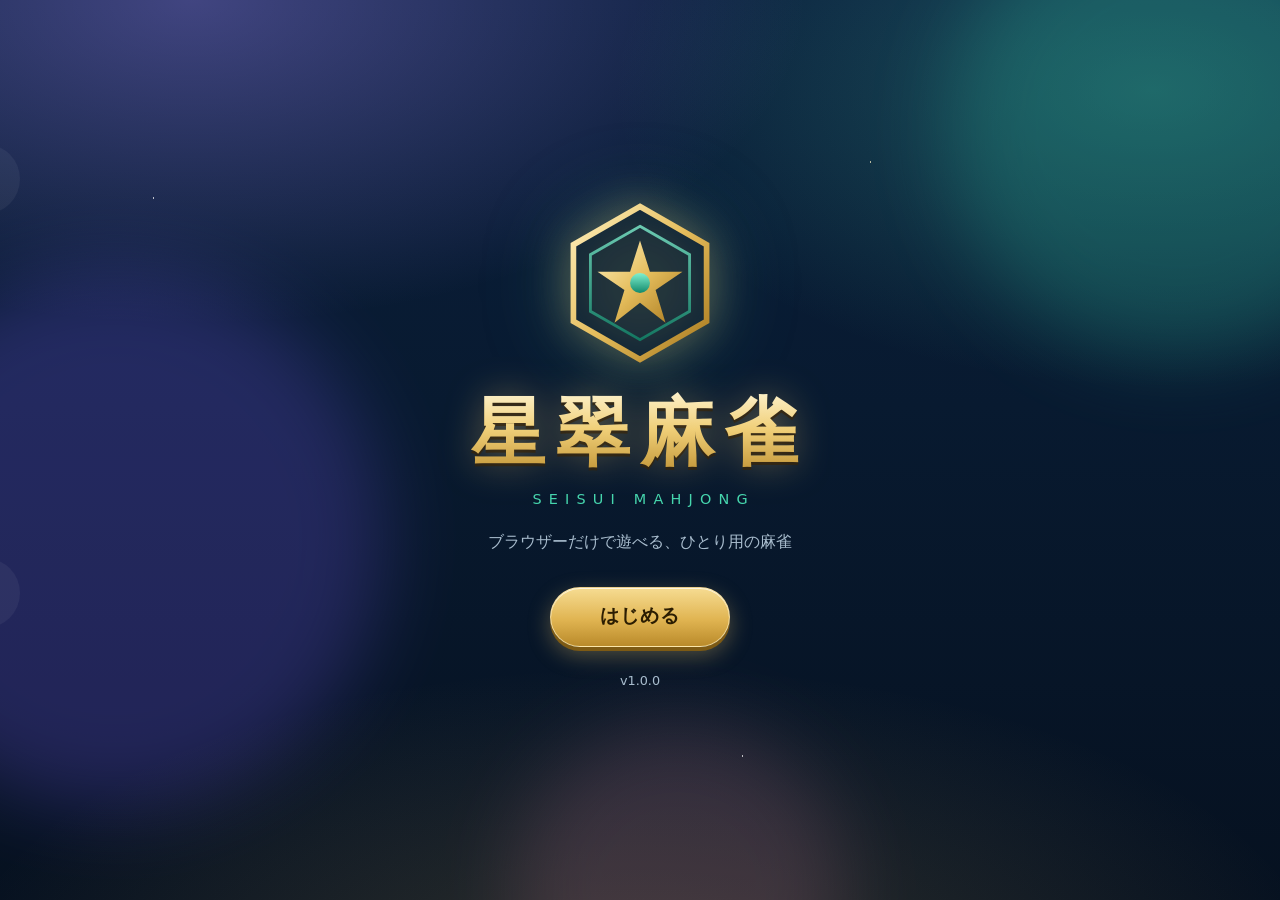
==== commit 640798e2: "Add files via upload" ====
--- a/index.html
+++ b/index.html
@@ -10,6 +10,8 @@
   <link rel="stylesheet" href="css/lobby.css">
   <link rel="stylesheet" href="css/table.css">
   <link rel="stylesheet" href="css/tiles.css">
+  <link rel="stylesheet" href="css/nanikiru.css">
+  <link rel="stylesheet" href="css/match.css">
   <link rel="stylesheet" href="css/effects.css">
 </head>
 <body>
@@ -43,7 +45,7 @@
         <p class="title-sub">SEISUI MAHJONG</p>
         <p class="title-lead">ブラウザーだけで遊べる、ひとり用の麻雀</p>
         <button type="button" class="btn btn-primary btn-xl" data-nav="modes">はじめる</button>
-        <p class="title-version"><span id="app-version"></span> ・ 試作版</p>
+        <p class="title-version"><span id="app-version"></span></p>
       </div>
     </section>
 
@@ -67,26 +69,26 @@
           <button type="button" class="btn btn-primary" data-nav="demo">プレイ</button>
         </article>
 
-        <article class="mode-card theme-violet is-planned">
+        <article class="mode-card theme-violet">
           <div class="mode-art" aria-hidden="true" data-tiles="3m0p7s"></div>
-          <h3>何切る問題 <span class="badge badge-planned">準備中</span></h3>
-          <p>14枚から1枚を選び、シャンテン数・受入枚数・狙える役を学ぶモードです。</p>
+          <h3>何切る問題</h3>
+          <p>14枚から1枚を選び、シャンテン数・受入枚数・狙える役を学ぶモードです。全10問。</p>
           <dl class="mode-meta">
-            <div><dt>難易度</dt><dd>初級〜中級</dd></div>
+            <div><dt>難易度</dt><dd>初級〜上級</dd></div>
             <div><dt>推奨端末</dt><dd>スマホ縦・PC</dd></div>
           </dl>
-          <button type="button" class="btn btn-ghost" data-nav="nanikiru">内容を見る（フェーズ2）</button>
+          <button type="button" class="btn btn-primary" data-nav="nanikiru">プレイ</button>
         </article>
 
-        <article class="mode-card theme-gold is-planned">
+        <article class="mode-card theme-gold">
           <div class="mode-art" aria-hidden="true" data-backs="3"></div>
-          <h3>CPU四人麻雀 <span class="badge badge-planned">準備中</span></h3>
-          <p>CPU3人と東風戦で対局します。喰いタンあり・赤ドラあり。</p>
+          <h3>CPU四人麻雀</h3>
+          <p>CPU3人と東風戦で対局します。リーチ・鳴き・カン・役・点数計算まで実装済み。CPUはレベル1〜3。</p>
           <dl class="mode-meta">
             <div><dt>難易度</dt><dd>中級</dd></div>
             <div><dt>推奨端末</dt><dd>PC・タブレット・スマホ横</dd></div>
           </dl>
-          <button type="button" class="btn btn-ghost" data-nav="cpu">内容を見る（フェーズ3〜6）</button>
+          <button type="button" class="btn btn-primary" data-nav="cpu">プレイ</button>
         </article>
       </div>
 
@@ -150,7 +152,7 @@
       </nav>
     </section>
 
-    <!-- 5・6. 何切る問題（フェーズ2で実装） -->
+    <!-- 5. 何切る問題一覧 -->
     <section class="screen screen-page" data-screen="nanikiru" hidden>
       <header class="page-header">
         <button type="button" class="btn-icon" data-nav="modes" aria-label="モード選択へ戻る">‹</button>
@@ -158,42 +160,178 @@
         <span class="header-spacer"></span>
       </header>
       <div class="page-body">
-        <div class="notice notice-planned">
-          <strong>このモードは未実装です（フェーズ2で実装予定）</strong>
-          <p>現在の版では遊べません。実装予定の内容は以下のとおりです。</p>
-        </div>
-        <ul class="plan-list">
-          <li>サンプル問題10問以上（難易度・自風・場風・ドラ・巡目つき）</li>
-          <li>回答後にシャンテン数・受入牌・受入枚数・狙える役・解説を表示</li>
-          <li>評価は「最有力／有力／目的により可／改善余地あり」の4段階</li>
-          <li>問題一覧・難易度絞り込み・前後の問題への移動</li>
-          <li>成績（挑戦数・正答数・正答率）の保存とリセット</li>
-          <li>未レビューの問題には「確認中」と表示</li>
-        </ul>
-        <button type="button" class="btn btn-primary" data-nav="demo">牌操作デモで遊ぶ</button>
-      </div>
-    </section>
-
-    <!-- 7〜9. CPU四人麻雀（フェーズ3〜6で実装） -->
-    <section class="screen screen-page" data-screen="cpu" hidden>
-      <header class="page-header">
-        <button type="button" class="btn-icon" data-nav="modes" aria-label="モード選択へ戻る">‹</button>
-        <h2 tabindex="-1">CPU四人麻雀</h2>
-        <span class="header-spacer"></span>
-      </header>
-      <div class="page-body">
-        <div class="notice notice-planned">
-          <strong>このモードは未実装です（フェーズ3〜6で実装予定）</strong>
-          <p>現在の版では対局できません。実装予定の内容は以下のとおりです。</p>
-        </div>
-        <ul class="plan-list">
-          <li>フェーズ3：4人への配牌、ツモ・打牌の進行、CPU打牌、流局</li>
-          <li>フェーズ4：ロン・ツモ判定、主要役の判定、符・翻・点数計算</li>
-          <li>フェーズ5：ポン・チー・カン・リーチ、演出、CPUレベル1〜3</li>
-          <li>フェーズ6：東風戦の完走、連荘・本場・供託・順位、戦績保存</li>
-        </ul>
-        <button type="button" class="btn btn-primary" data-nav="demo">牌操作デモで遊ぶ</button>
-      </div>
+        <div class="nk-stats" aria-label="成績">
+          <div><span>挑戦数</span><b id="nk-stat-attempts">0</b></div>
+          <div><span>正答数</span><b id="nk-stat-correct">0</b></div>
+          <div><span>正答率</span><b id="nk-stat-rate">—</b></div>
+          <button type="button" class="btn btn-ghost btn-danger-ghost btn-sm" id="nk-reset">成績リセット</button>
+        </div>
+        <p class="page-lead">「最有力」「有力」を選ぶと正答として数えます。すべての問題は推奨打牌と解説が<strong>未レビュー</strong>のため「確認中」と表示しています（シャンテン数・受入枚数は計算で検証済み）。</p>
+        <div class="seg" id="nk-filter" role="group" aria-label="難易度で絞り込み">
+          <button type="button" class="seg-btn" data-filter="all" aria-pressed="true">すべて</button>
+          <button type="button" class="seg-btn" data-filter="easy" aria-pressed="false">初級</button>
+          <button type="button" class="seg-btn" data-filter="normal" aria-pressed="false">中級</button>
+          <button type="button" class="seg-btn" data-filter="hard" aria-pressed="false">上級</button>
+        </div>
+        <ul class="nk-list" id="nk-list"></ul>
+        <p id="nk-list-empty" class="muted" hidden>該当する問題はありません。</p>
+      </div>
+    </section>
+
+    <!-- 6. 何切る問題プレイ画面 -->
+    <section class="screen play-screen nk-screen" id="screen-nk" data-screen="nanikiru-play" hidden>
+      <header class="play-header nk-head">
+        <button type="button" class="btn-icon" data-nav="nanikiru" aria-label="問題一覧へ戻る">‹</button>
+        <h2 class="play-title" id="nk-title" tabindex="-1">何を切る？</h2>
+        <button type="button" class="btn-icon" data-open-menu aria-label="メニューを開く">≡</button>
+      </header>
+
+      <div class="nk-main" id="nk-main">
+        <div class="nk-chips" id="nk-chips"></div>
+        <p class="nk-situation" id="nk-situation" hidden></p>
+        <div class="nk-visible" id="nk-visible" hidden></div>
+        <p class="nk-prompt">あなたの手番です。14枚から1枚を選んで切ってください。</p>
+      </div>
+
+      <div class="hand-zone nk-hand-zone" id="nk-hand-zone">
+        <p class="status-line" id="nk-status"></p>
+        <div class="hand" id="nk-hand" role="group" aria-label="手牌（左右キーで移動、Enterで選択・回答）"></div>
+      </div>
+
+      <div class="nk-act">
+        <button type="button" class="btn act act-discard nk-answer" id="nk-btn-answer"><span class="act-icon" aria-hidden="true">↑</span><span>この牌を切る<span class="btn-sub">未選択</span></span></button>
+        <section class="nk-sheet" id="nk-sheet" aria-label="回答結果と解説"></section>
+      </div>
+
+      <nav class="nk-nav" aria-label="問題の移動">
+        <button type="button" class="btn act" id="nk-btn-prev"><span class="act-icon" aria-hidden="true">‹</span>前の問題</button>
+        <button type="button" class="btn act" data-nav="nanikiru"><span class="act-icon" aria-hidden="true">≣</span>問題一覧</button>
+        <button type="button" class="btn act" id="nk-btn-next"><span class="act-icon" aria-hidden="true">›</span>次の問題</button>
+      </nav>
+    </section>
+
+    <!-- 7〜9. CPU四人麻雀：対局設定・対局画面・局結果・最終結果（結果はオーバーレイ） -->
+    <section class="screen play-screen mt-screen" id="screen-mt" data-screen="cpu" data-view="setup" hidden>
+      <header class="play-header mt-head">
+        <button type="button" class="btn-icon" data-nav="modes" aria-label="モード選択へ戻る">‹</button>
+        <h2 class="play-title" tabindex="-1">CPU四人麻雀</h2>
+        <button type="button" class="btn-icon" data-open-menu aria-label="メニューを開く">≡</button>
+      </header>
+
+      <!-- 対局設定 -->
+      <div class="mt-setup" id="mt-setup">
+        <div class="page-body">
+          <div class="notice notice-planned">
+            <strong>東風戦・CPU3人</strong>
+            <p>配牌・ツモ・打牌・<b>ポン・チー・カン（明槓・暗槓・加槓）・リーチ</b>・ツモ和了・ロン（役判定・符・翻・点数・本場・供託・頭ハネ・フリテン・槍槓・嶺上開花）・九種九牌・山切れの流局・東風戦の終了と順位まで遊べます。<br>
+            東風戦を最後まで打つと戦績を保存します（途中で終了した対局は保存しません）。簡略化しているルールは「遊び方」と README に記載しています。</p>
+          </div>
+
+          <h3 class="mt-setup-h">対戦相手</h3>
+          <ul class="mt-opponents">
+            <li class="theme-jade"><span class="mt-opp-dot"></span><b>ヒスイ</b><span>下家（右）</span></li>
+            <li class="theme-violet"><span class="mt-opp-dot"></span><b>シオン</b><span>対面（上）</span></li>
+            <li class="theme-rose"><span class="mt-opp-dot"></span><b>アカネ</b><span>上家（左）</span></li>
+          </ul>
+
+          <h3 class="mt-setup-h">CPUの強さ</h3>
+          <div class="seg" id="mt-level" role="group" aria-label="CPUレベル">
+            <button type="button" class="seg-btn" data-level="1" aria-pressed="false">レベル1</button>
+            <button type="button" class="seg-btn" data-level="2" aria-pressed="true">レベル2</button>
+            <button type="button" class="seg-btn" data-level="3" aria-pressed="false">レベル3</button>
+          </div>
+          <p class="muted mt-setup-note mt-level-note" data-level="1" hidden>レベル1（入門）：シャンテン数を悪化させない牌のうち、孤立牌・役のない字牌・端牌から切ります。リーチ・鳴きはしません。</p>
+          <p class="muted mt-setup-note mt-level-note" data-level="2">レベル2（標準）：受入枚数・ドラ・役牌を考えて打ち、テンパイしたらリーチします。役が確定するときだけ鳴きます。</p>
+          <p class="muted mt-setup-note mt-level-note" data-level="3" hidden>レベル3（上級）：レベル2に加えて、リーチを受けたら押し引きを判断し、現物・筋・壁・字牌で安全な牌を選びます。オーラスは順位を考えます。</p>
+
+          <h3 class="mt-setup-h">ルール</h3>
+          <dl class="mt-rules">
+            <div><dt>対局</dt><dd>東風戦（東1局〜東4局、親の和了・テンパイで連荘）</dd></div>
+            <div><dt>持ち点</dt><dd>25,000点（0点未満で終了）</dd></div>
+            <div><dt>赤ドラ</dt><dd>5萬・5筒・5索 各1枚</dd></div>
+            <div><dt>和了</dt><dd>ダブロンなし（頭ハネ）、フリテンあり、切り上げ満貫なし、数え役満あり</dd></div>
+            <div><dt>本場</dt><dd>1本につきロン300点・ツモ1人100点。子の和了で0に戻る</dd></div>
+            <div><dt>流局</dt><dd>ノーテン罰符 3,000点、本場を1つ積む</dd></div>
+            <div><dt>喰いタン</dt><dd>あり（喰い替えは禁止）</dd></div>
+            <div><dt>リーチ</dt><dd>1,000点・残り4枚以上。一発・裏ドラあり。供託はトップが総取り（対局終了時に残った分）</dd></div>
+            <div><dt>カン</dt><dd>カンドラはカンの直後にめくる。四槓散了なし（カンは1局4回まで）</dd></div>
+            <div><dt>途中流局</dt><dd>九種九牌のみ（親は連荘）</dd></div>
+          </dl>
+
+          <button type="button" class="btn btn-primary btn-xl mt-start" id="mt-btn-start">対局開始</button>
+        </div>
+      </div>
+
+      <!-- 卓 -->
+      <div class="mt-board" id="mt-board">
+        <div class="mt-hint" id="mt-landscape-hint" hidden>
+          <span>横向きがおすすめです（縦でも遊べます）</span>
+          <button type="button" class="chip-btn" id="mt-hint-close">閉じる</button>
+        </div>
+        <div class="mt-seat" data-seat="2"></div>
+        <div class="mt-seat" data-seat="3"></div>
+        <div class="mt-seat" data-seat="1"></div>
+        <div class="mt-pond-wrap" id="mt-pond-wrap">
+          <div class="mt-pond" id="mt-pond">
+            <div class="mt-river-layer" data-seat="0"><div class="mt-river" id="mt-river-0" role="list" aria-label="あなたの河"></div></div>
+            <div class="mt-river-layer" data-seat="1"><div class="mt-river" id="mt-river-1" role="list" aria-label="ヒスイの河"></div></div>
+            <div class="mt-river-layer" data-seat="2"><div class="mt-river" id="mt-river-2" role="list" aria-label="シオンの河"></div></div>
+            <div class="mt-river-layer" data-seat="3"><div class="mt-river" id="mt-river-3" role="list" aria-label="アカネの河"></div></div>
+            <div class="mt-info" id="mt-info">
+              <div class="mt-edge-layer" data-seat="0"><span class="mt-edge" data-seat="0"></span></div>
+              <div class="mt-edge-layer" data-seat="1"><span class="mt-edge" data-seat="1"></span></div>
+              <div class="mt-edge-layer" data-seat="2"><span class="mt-edge" data-seat="2"></span></div>
+              <div class="mt-edge-layer" data-seat="3"><span class="mt-edge" data-seat="3"></span></div>
+              <div class="mt-info-core">
+                <b class="mt-round" id="mt-round">東1局</b>
+                <span class="mt-sub"><span id="mt-honba">0本場</span>・供託<b id="mt-sticks">0</b></span>
+                <span class="mt-dora" id="mt-dora" aria-label="ドラ表示牌"></span>
+                <span class="mt-sub">残り<b id="mt-remaining">70</b></span>
+              </div>
+            </div>
+          </div>
+        </div>
+      </div>
+
+      <div class="hand-zone mt-hand-zone" id="mt-hand-zone">
+        <div class="mt-me">
+          <div class="mt-seat" data-seat="0"></div>
+          <p class="status-line" id="mt-status"></p>
+          <div class="mt-timer" id="mt-timer" role="timer" aria-label="残り時間" hidden>
+            <span class="mt-timer-gauge" aria-hidden="true"><i></i></span>
+            <b class="mt-timer-num" aria-hidden="true"></b><span class="mt-timer-unit" aria-hidden="true">秒</span>
+          </div>
+        </div>
+        <div class="mt-hand-row">
+          <div class="hand" id="mt-hand" role="group" aria-label="あなたの手牌（左右キーで移動、Enterで選択・打牌）"></div>
+          <div class="mt-melds mt-my-melds" id="mt-my-melds" aria-label="あなたの鳴き牌" hidden></div>
+        </div>
+      </div>
+
+      <nav class="action-bar mt-actions" aria-label="対局の操作">
+        <div class="mt-callbar" id="mt-callbar" role="group" aria-label="和了・鳴き・リーチの選択" hidden>
+          <p class="mt-call-info" id="mt-call-info"></p>
+          <button type="button" class="btn act act-win act-tsumo" id="mt-btn-tsumo" hidden><span class="act-icon" aria-hidden="true">★</span>ツモ</button>
+          <button type="button" class="btn act act-win act-ron" id="mt-btn-ron" hidden><span class="act-icon" aria-hidden="true">◆</span>ロン</button>
+          <button type="button" class="btn act act-riichi" id="mt-btn-riichi" hidden><span class="act-icon" aria-hidden="true">┃</span>リーチ</button>
+          <button type="button" class="btn act act-pon" id="mt-btn-pon" hidden><span class="act-icon" aria-hidden="true">▲</span>ポン</button>
+          <button type="button" class="btn act act-chi" id="mt-btn-chi" hidden><span class="act-icon" aria-hidden="true">≡</span>チー</button>
+          <button type="button" class="btn act act-kan" id="mt-btn-kan" hidden><span class="act-icon" aria-hidden="true">■</span>カン</button>
+          <button type="button" class="btn act act-kyuushu" id="mt-btn-kyuushu" hidden><span class="act-icon" aria-hidden="true">九</span>九種九牌</button>
+          <button type="button" class="btn act act-skip" id="mt-btn-skip" hidden><span class="act-icon" aria-hidden="true">→</span>スキップ</button>
+          <button type="button" class="btn act act-skip" id="mt-btn-cancel" hidden><span class="act-icon" aria-hidden="true">×</span>リーチ取消</button>
+        </div>
+        <button type="button" class="btn act act-discard" id="mt-btn-discard"><span class="act-icon" aria-hidden="true">↑</span><span><span class="btn-label">この牌を切る</span><span class="btn-sub">未選択</span></span></button>
+        <button type="button" class="btn act" id="mt-btn-sort"><span class="act-icon" aria-hidden="true">⇅</span>整列</button>
+        <button type="button" class="btn act" id="mt-btn-auto" aria-pressed="false"><span class="act-icon" aria-hidden="true">⟳</span><span>オート<span class="btn-sub">オフ</span></span></button>
+        <p class="mt-actions-note">キー：R リーチ／ロン・P ポン・C チー・K カン・N スキップ・T ツモ</p>
+      </nav>
+
+      <div class="mt-callout" id="mt-callout" aria-hidden="true" hidden>
+        <span class="mt-callout-word"></span>
+        <span class="mt-callout-name"></span>
+      </div>
+      <div class="mt-overlay" id="mt-overlay" role="dialog" aria-modal="true" aria-labelledby="mt-ov-title" hidden></div>
     </section>
 
     <!-- 3. ルール設定画面 -->
@@ -204,7 +342,7 @@
         <span class="header-spacer"></span>
       </header>
       <div class="page-body">
-        <p class="page-lead">試作版の標準ルールです。「未実装」のルールは値だけを保持しており、対応するモードの実装後に反映されます。ルールの変更機能はCPU四人麻雀の実装時に追加します。</p>
+        <p class="page-lead">採用しているルールの一覧です。「反映中」はゲームに反映されています。ルールを変更する画面はありません（値は data/rules.js で管理しています）。操作の制限時間は「設定」で選べます。</p>
         <div class="table-scroll">
           <table class="data-table">
             <thead><tr><th scope="col">項目</th><th scope="col">設定値</th><th scope="col">状態</th><th scope="col">備考</th></tr></thead>
@@ -269,6 +407,33 @@
             <tr><th scope="row">I</th><td>牌の情報を表示</td></tr>
           </tbody>
         </table>
+        <h3>何切る問題</h3>
+        <ol>
+          <li>問題一覧から問題を選びます。難易度で絞り込めます。</li>
+          <li>切る牌をタップして選び、「この牌を切る」で回答します（打牌方法の設定により、再タップや上スワイプでも回答できます）。</li>
+          <li>画面下に結果が出ます。「解説を詳しく見る」で、受入牌・推奨候補・狙える役・解説・全打牌の比較を表示します。</li>
+          <li>回答後に手牌の別の牌を押すと、その牌を切った場合と比較できます。</li>
+        </ol>
+        <p>評価は「◎最有力」「○有力」「△目的によって選択可能」「✕改善余地あり」の4段階です。◎と○を正答として数えます。キーボードでは D で回答、N／P で次／前の問題へ移動します。</p>
+        <p>シャンテン数と受入枚数は、手牌14枚・ドラ表示牌・問題文で「見えている牌」を除いた残り枚数で計算します。</p>
+        <h3>CPU四人麻雀</h3>
+        <ol>
+          <li>「対局開始」を押すとサイコロで起家（最初の親）が決まり、「配牌する」で始まります。</li>
+          <li>あなたの番になると自動でツモし、手牌が光ります。切る牌を選んで打牌します（操作は牌操作デモと同じです）。</li>
+          <li>CPUは順番に自動で打牌します。考え中のCPUはパネルに「考え中」と表示されます。</li>
+          <li>和了の形になると、画面下に「ツモ」（自分のツモ）または「ロン」「スキップ」（他家の捨て牌）が出ます。役がない場合とフリテンの場合は出ません。</li>
+          <li>和了すると、和了形・役・翻・符・点数・各人の点数移動が表示されます。山がなくなると流局です。</li>
+          <li>東4局が終わると最終順位を表示します。</li>
+        </ol>
+        <p>ロンを見送る（スキップ）と、自分の次のツモまでロンできません（同巡内フリテン）。自分の待ち牌を捨てている場合もロンできません（捨て牌フリテン）。フリテン中は状態表示に「フリテン」と出ます。</p>
+        <p><b>鳴き</b>：他家の捨て牌でポン・チー・カンができるときは「ポン」「チー」「カン」「スキップ」が出ます。チーの組み合わせが複数あるときは選択画面が出ます。鳴いた直後は、鳴いた牌と同じ牌・筋の牌は切れません（喰い替え禁止）。鳴き牌は手牌の右（CPUは伏せ牌の下）に表示し、鳴いた相手の方向の牌を横向きにします。</p>
+        <p><b>リーチ</b>：門前でテンパイになる打牌があるとき「リーチ」が出ます。押すと、切るとテンパイになる牌だけが光るので、1枚選んで切ります（「リーチ取消」で戻せます）。リーチ後は自動でツモ切りします（和了・暗槓できるときは止まります）。宣言牌は河で横向きになり、パネルにリーチ棒が出ます。</p>
+        <p><b>カン</b>：自分の番に同じ牌が4枚そろうと暗槓、ポンした牌の4枚目で加槓ができます。カンすると嶺上牌を引き、カンドラが1枚増えます。</p>
+        <p>「オート」をオンにすると、あなたの手番・鳴き・リーチもCPU（レベル2）が判断します。キーボードでは D で打牌、T でツモ、R でリーチ／ロン、P でポン、C でチー、K でカン、N でスキップ、S で整列、A でオートの切り替えです。対局の終了はメニュー（≡）の「対局を終了」から行えます。</p>
+        <p>簡略化しているルール：ダブル立直・四槓散了・四風連打・四家立直・三家和・流し満貫・包は未実装です。カンドラは明槓・加槓でもすぐにめくります。</p>
+        <p><b>操作の制限時間</b>：「設定」またはメニュー（≡）で、なし・10秒・20秒・30秒を選べます（既定はなし）。あなたの打牌・鳴きの選択に残り秒数とゲージが出て、時間切れになると打牌はツモ切り、鳴き・ロンは見送りになります。</p>
+        <h3>戦績</h3>
+        <p>東風戦を最後まで打つと、順位・最終点数・和了・放銃・リーチ・鳴きの回数、最高の和了がこの端末のブラウザーに保存され、「戦績」画面で平均順位・順位分布・各率・レベル別の成績・直近10対局を見られます。途中で「対局を終了」した対局は保存しません。何切る問題の成績は問題一覧に、すべての成績は「戦績」画面に表示されます。</p>
         <h3>テスト用の牌山</h3>
         <p>「手牌読込」で、手牌（13枚または14枚）、ツモ順、シードを指定できます。表記は <code>123m456p789s1122z</code> 形式です（m=萬子、p=筒子、s=索子、z=字牌 1〜7が東南西北白發中、0=赤5）。</p>
       </div>
@@ -306,6 +471,7 @@
         <button type="button" class="btn btn-ghost" data-nav="howto">遊び方</button>
         <button type="button" class="btn btn-ghost" data-nav="settings">すべての設定</button>
         <button type="button" class="btn btn-ghost" data-nav="modes">モード選択へ</button>
+        <button type="button" class="btn btn-ghost btn-danger-ghost" id="menu-quit-match" hidden>対局を終了</button>
       </div>
       <div class="dlg-actions">
         <button type="submit" class="btn btn-primary" value="close">閉じる</button>
@@ -345,6 +511,17 @@
   </dialog>
 
   <!-- 確認ダイアログ -->
+  <!-- 鳴きの組み合わせ・カンする牌の選択 -->
+  <dialog id="dlg-choose" class="dlg" aria-labelledby="choose-title">
+    <form method="dialog">
+      <h2 id="choose-title" class="dlg-title">選んでください</h2>
+      <div class="choose-list"></div>
+      <div class="dlg-actions">
+        <button type="submit" class="btn btn-ghost" value="cancel">キャンセル</button>
+      </div>
+    </form>
+  </dialog>
+
   <dialog id="dlg-confirm" class="dlg" aria-labelledby="confirm-title">
     <form method="dialog">
       <h2 id="confirm-title" class="dlg-title">確認</h2>
@@ -371,17 +548,31 @@
   <script src="js/constants.js"></script>
   <script src="data/rules.js"></script>
   <script src="data/changelog.js"></script>
+  <script src="data/questions.js"></script>
   <script src="js/tiles.js"></script>
   <script src="js/wall.js"></script>
   <script src="js/hand-sorter.js"></script>
+  <script src="js/shanten.js"></script>
+  <script src="js/ukeire.js"></script>
   <script src="js/storage.js"></script>
   <script src="js/audio.js"></script>
   <script src="js/animation.js"></script>
   <script src="js/tile-art.js"></script>
   <script src="js/renderer.js"></script>
+  <script src="js/hand-input.js"></script>
   <script src="js/debug.js"></script>
   <script src="js/modes/demo-model.js"></script>
   <script src="js/modes/demo.js"></script>
+  <script src="js/modes/nanikiru-model.js"></script>
+  <script src="js/modes/nanikiru.js"></script>
+  <script src="js/agari.js"></script>
+  <script src="js/yaku.js"></script>
+  <script src="js/scoring.js"></script>
+  <script src="js/game-engine.js"></script>
+  <script src="js/cpu-player.js"></script>
+  <script src="js/match-stats.js"></script>
+  <script src="js/turn-timer.js"></script>
+  <script src="js/modes/match.js"></script>
   <script src="js/app.js"></script>
 </body>
 </html>
--- a/css/base.css
+++ b/css/base.css
@@ -69,6 +69,8 @@
 
 .sr-only {
   position: absolute !important;
+  top: 0;
+  left: 0;
   width: 1px; height: 1px;
   overflow: hidden;
   clip: rect(0 0 0 0);
--- a/css/lobby.css
+++ b/css/lobby.css
@@ -138,6 +138,23 @@
 .stat-card dl div { display: flex; justify-content: space-between; border-bottom: 1px dashed var(--line); padding-bottom: 4px; }
 .stat-card dd { margin: 0; font-weight: 800; font-variant-numeric: tabular-nums; }
 .stat-card.is-planned p { color: var(--muted); margin: 0; }
+.stat-card-wide { grid-column: 1 / -1; }
+.stat-card h4 { margin: 16px 0 6px; font-size: .92rem; color: var(--jade); }
+.stat-card .btn { margin-top: 14px; }
+.rank-bars { display: grid; gap: 6px; }
+.rank-bar { display: grid; grid-template-columns: 2.6em minmax(0, 1fr) auto; align-items: center; gap: 8px; font-size: .88rem; }
+.rank-bar-track { height: 12px; border-radius: 6px; background: rgba(255, 255, 255, .08); overflow: hidden; }
+.rank-bar-fill { display: block; height: 100%; border-radius: 6px; background: var(--muted); }
+.rank-bar-1 .rank-bar-fill { background: var(--gold); }
+.rank-bar-2 .rank-bar-fill { background: var(--jade); }
+.rank-bar-3 .rank-bar-fill { background: var(--violet); }
+.rank-bar-4 .rank-bar-fill { background: var(--rose); }
+.rank-bar-num { font-variant-numeric: tabular-nums; color: var(--muted); }
+.best-hand { margin: 0; }
+.best-hand strong { color: var(--gold); }
+.match-history { margin: 0; padding-left: 1.4em; font-size: .88rem; font-variant-numeric: tabular-nums; }
+.match-history li { padding: 2px 0; }
+.match-history li.rank-1 { color: var(--gold); }
 
 .log-entry h3 { border: 0; padding: 0; margin-top: 1em; font-size: 1rem; color: var(--jade); }
 
--- a/css/nanikiru.css
+++ b/css/nanikiru.css
@@ -0,0 +1,337 @@
+/* 何切る問題：一覧・プレイ画面・結果シート */
+
+.tile-xs { --tile-w: 17px; }
+.tile-sm { --tile-w: 30px; }
+.muted { color: var(--muted); }
+.btn-sm { min-height: 44px; padding: .3em 1em; font-size: .88rem; }
+
+/* 評価：色・記号・文字の3つで区別する */
+.grade {
+  --g: var(--muted);
+  display: inline-flex;
+  align-items: center;
+  gap: .3em;
+  padding: .1em .6em;
+  border-radius: 999px;
+  border: 1px solid var(--g);
+  color: var(--g);
+  background: color-mix(in srgb, var(--g) 14%, transparent);
+  font-size: .8rem;
+  font-weight: 800;
+  white-space: nowrap;
+}
+.grade-mark { font-size: 1.05em; }
+.grade-best { --g: var(--gold); }
+.grade-good { --g: var(--jade); }
+.grade-situational { --g: var(--violet); }
+.grade-improve { --g: var(--rose); }
+.grade-big { font-size: 1.15rem; padding: .25em .9em; }
+
+.badge-review { color: #ffd38a; background: rgba(255, 193, 94, .14); }
+.badge-mine { color: var(--text); background: rgba(255, 255, 255, .12); }
+.diff { color: var(--muted); }
+.diff-easy { color: #7ff0cf; }
+.diff-normal { color: #9fc4ff; }
+.diff-hard { color: #ffb0c8; }
+
+/* ---------- 一覧 ---------- */
+.nk-stats {
+  display: flex;
+  flex-wrap: wrap;
+  align-items: center;
+  gap: 10px 22px;
+  padding: 14px 18px;
+  margin-bottom: 14px;
+  border-radius: var(--radius);
+  background: var(--panel);
+  border: 1px solid var(--line);
+}
+.nk-stats div { display: grid; }
+.nk-stats span { font-size: .8rem; color: var(--muted); }
+.nk-stats b { font-size: 1.5rem; color: var(--gold); font-variant-numeric: tabular-nums; line-height: 1.2; }
+.nk-stats .btn { margin-left: auto; }
+
+.seg {
+  display: flex;
+  gap: 4px;
+  padding: 4px;
+  margin: 6px 0 16px;
+  border-radius: 999px;
+  background: rgba(0, 0, 0, .25);
+  border: 1px solid var(--line);
+  width: fit-content;
+  max-width: 100%;
+}
+.seg-btn {
+  min-height: 44px;
+  min-width: 64px;
+  padding: 0 14px;
+  border: 0;
+  border-radius: 999px;
+  background: none;
+  color: var(--muted);
+  font: inherit;
+  font-weight: 700;
+  cursor: pointer;
+}
+.seg-btn[aria-pressed="true"] {
+  background: linear-gradient(180deg, rgba(165, 139, 255, .45), rgba(165, 139, 255, .2));
+  color: var(--text);
+  box-shadow: inset 0 0 0 1px rgba(165, 139, 255, .7);
+}
+.seg-btn[aria-pressed="true"]::before { content: "✓ "; }
+
+.nk-list {
+  display: grid;
+  grid-template-columns: repeat(auto-fill, minmax(300px, 1fr));
+  gap: 12px;
+  margin: 0;
+  padding: 0;
+  list-style: none;
+}
+.nk-item {
+  display: grid;
+  gap: 8px;
+  min-height: 44px;
+  padding: 14px 16px;
+  border-radius: var(--radius);
+  background: var(--panel);
+  border: 1px solid var(--line);
+  color: var(--text);
+  text-decoration: none;
+  transition: border-color .2s, transform .12s;
+}
+.nk-item:hover { border-color: rgba(165, 139, 255, .7); }
+.nk-item:active { transform: scale(.99); }
+.nk-item-head { display: flex; flex-wrap: wrap; align-items: center; gap: 8px; }
+.nk-item-id { font-weight: 800; letter-spacing: .06em; color: var(--violet); }
+.nk-item-hand { display: flex; gap: 1px; overflow: hidden; }
+.nk-item-status { display: flex; align-items: center; gap: 10px; font-size: .85rem; color: var(--muted); }
+.nk-item-new { color: var(--muted); }
+
+/* ---------- プレイ画面 ---------- */
+.nk-screen {
+  grid-template-areas: "head" "main" "hand" "act" "nav";
+  grid-template-rows: auto minmax(0, 1fr) auto auto auto;
+}
+.nk-head { grid-area: head; }
+.nk-main {
+  grid-area: main;
+  min-height: 0;
+  overflow-y: auto;
+  display: flex;
+  flex-direction: column;
+  align-items: center;
+  gap: 10px;
+  padding: 6px calc(12px + var(--safe-r)) 6px calc(12px + var(--safe-l));
+  text-align: center;
+}
+/* 中央寄せ。内容があふれたときは上端からスクロールできるよう auto マージンで寄せる */
+.nk-main > :first-child { margin-top: auto; }
+.nk-main > :last-child { margin-bottom: auto; }
+.nk-chips { display: flex; flex-wrap: wrap; justify-content: center; gap: 6px; }
+.nk-chips .info-chip { min-height: 38px; padding: 2px 12px; font-size: .88rem; }
+.nk-situation {
+  margin: 0;
+  max-width: 640px;
+  padding: 8px 14px;
+  border-radius: 12px;
+  background: rgba(255, 127, 166, .12);
+  border: 1px solid rgba(255, 127, 166, .45);
+  font-weight: 600;
+}
+.nk-situation::before { content: "⚠ 状況："; color: var(--rose); }
+.nk-visible { display: flex; flex-wrap: wrap; align-items: center; justify-content: center; gap: 4px; --tile-w: 22px; }
+.nk-visible .chip-label { margin-right: 6px; }
+.nk-prompt { margin: 0; font-family: var(--font-serif); font-size: 1.15rem; color: var(--gold); letter-spacing: .06em; }
+
+/* table.css の横向きレイアウト（.hand-zone の行指定）より優先させる */
+.nk-screen .nk-hand-zone { grid-area: hand; }
+.nk-act {
+  grid-area: act;
+  min-height: 0;
+  display: flex;
+  flex-direction: column;
+  padding: 6px calc(10px + var(--safe-r)) 0 calc(10px + var(--safe-l));
+}
+.nk-answer { width: min(420px, 100%); margin: 0 auto; min-height: 60px; flex-direction: row; gap: 10px; font-size: 1rem; }
+.nk-answer .act-icon { margin: 0; }
+
+.nk-nav {
+  grid-area: nav;
+  display: grid;
+  grid-template-columns: repeat(3, minmax(0, 1fr));
+  gap: 8px;
+  max-width: 640px;
+  width: 100%;
+  margin: 0 auto;
+  padding: 8px calc(10px + var(--safe-r)) calc(10px + var(--safe-b)) calc(10px + var(--safe-l));
+}
+.nk-nav .act { min-height: 52px; }
+
+/* 回答後：回答ボタンを結果シートに置き換える */
+.nk-sheet { display: none; }
+.nk-screen.is-answered .nk-answer { display: none; }
+.nk-screen.is-answered .nk-sheet { display: flex; }
+.nk-screen.is-answered .nk-prompt { display: none; }
+/* 解説を広げたとき：問題情報を隠し、手牌は残したままシートを広げる（手牌を隠さない） */
+.nk-screen.is-sheet-full {
+  grid-template-areas: "head" "hand" "act" "nav";
+  grid-template-rows: auto auto minmax(0, 1fr) auto;
+}
+.nk-screen.is-sheet-full .nk-main { display: none; }
+
+.nk-sheet {
+  flex-direction: column;
+  min-height: 0;
+  max-height: 100%;
+  width: 100%;
+  max-width: 820px;
+  margin: 0 auto;
+  border-radius: 22px 22px 14px 14px;
+  background: linear-gradient(180deg, rgba(24, 44, 72, .96), rgba(10, 22, 38, .97));
+  border: 1px solid var(--line-gold);
+  box-shadow: 0 -10px 30px rgba(0, 0, 0, .4);
+  overflow: hidden;
+}
+.nk-sheet[data-state="peek"] { max-height: min(42dvh, 300px); }
+.nk-sheet-handle {
+  display: grid;
+  justify-items: center;
+  gap: 4px;
+  width: 100%;
+  min-height: 44px;
+  padding: 6px 12px;
+  border: 0;
+  border-bottom: 1px solid var(--line);
+  background: rgba(255, 255, 255, .04);
+  color: var(--gold);
+  font: inherit;
+  font-size: .9rem;
+  font-weight: 700;
+  cursor: pointer;
+  flex: none;
+}
+.nk-grip { width: 44px; height: 4px; border-radius: 4px; background: rgba(255, 255, 255, .35); }
+.nk-sheet-scroll { overflow-y: auto; overscroll-behavior: contain; padding: 12px 14px 16px; }
+.nk-sheet[data-state="peek"] .nk-detail { display: none; }
+
+.nk-verdict {
+  display: flex;
+  flex-wrap: wrap;
+  align-items: center;
+  gap: 8px 14px;
+  padding: 10px 12px;
+  border-radius: 14px;
+  background: rgba(255, 255, 255, .05);
+}
+.nk-verdict:focus { outline: none; }
+.nk-verdict:focus-visible { outline: 3px solid var(--jade); }
+.grade-bg-best { background: rgba(233, 196, 106, .14); }
+.grade-bg-good { background: rgba(70, 214, 174, .12); }
+.grade-bg-situational { background: rgba(165, 139, 255, .14); }
+.grade-bg-improve { background: rgba(255, 127, 166, .12); }
+.nk-discard { display: inline-flex; align-items: center; gap: 6px; font-size: .9rem; }
+.nk-discard > span:first-child { color: var(--muted); }
+
+.nk-cards { display: grid; grid-template-columns: repeat(3, minmax(0, 1fr)); gap: 8px; margin: 10px 0 6px; }
+.nk-card {
+  display: grid;
+  justify-items: center;
+  padding: 8px 6px;
+  border-radius: 12px;
+  background: rgba(0, 0, 0, .25);
+  border: 1px solid var(--line);
+  text-align: center;
+}
+.nk-card-label { font-size: .74rem; color: var(--muted); }
+.nk-card-value { font-size: 1.25rem; color: var(--gold); font-variant-numeric: tabular-nums; line-height: 1.3; }
+.nk-card-sub { font-size: .72rem; color: var(--muted); }
+.nk-note { margin: 6px 0 0; font-size: .92rem; }
+
+.nk-detail { display: grid; gap: 12px; margin-top: 12px; }
+.nk-sec h3, .nk-sec summary {
+  margin: 0 0 8px;
+  font-size: .98rem;
+  color: var(--gold);
+  padding-left: .5em;
+  border-left: 3px solid var(--gold);
+}
+.nk-sec summary { cursor: pointer; min-height: 44px; display: flex; align-items: center; list-style: none; }
+.nk-sec summary::-webkit-details-marker { display: none; }
+.nk-sec summary::after { content: "＋"; margin-left: auto; color: var(--muted); }
+.nk-sec[open] summary::after { content: "－"; }
+.nk-sec p { margin: 0; }
+
+.uk-tiles { display: flex; flex-wrap: wrap; gap: 6px 4px; }
+.uk-tile { display: grid; justify-items: center; gap: 0; }
+.uk-tile small { font-size: .7rem; color: var(--muted); font-variant-numeric: tabular-nums; }
+
+.nk-cands { display: grid; gap: 10px; margin: 0; padding: 0; list-style: none; }
+.nk-cand { padding: 10px 12px; border-radius: 12px; background: rgba(0, 0, 0, .2); border: 1px solid var(--line); }
+.nk-cand.is-mine { border-color: var(--line-gold); }
+.nk-cand-head { display: flex; flex-wrap: wrap; align-items: center; gap: 6px 10px; margin-bottom: 4px; }
+.nk-cand-num { font-size: .85rem; color: var(--muted); }
+.nk-cand .uk-tiles { margin-top: 8px; }
+
+.nk-yaku { display: flex; flex-wrap: wrap; gap: 6px; margin: 0; padding: 0; list-style: none; }
+.nk-yaku li { padding: 4px 12px; border-radius: 999px; background: rgba(70, 214, 174, .12); border: 1px solid rgba(70, 214, 174, .4); font-size: .88rem; }
+
+.nk-persp { display: grid; gap: 6px; margin: 0; }
+.nk-persp div { display: grid; grid-template-columns: 7em 1fr; gap: 8px; padding-bottom: 6px; border-bottom: 1px dashed var(--line); }
+.nk-persp dt { color: var(--jade); font-weight: 700; }
+.nk-persp dd { margin: 0; }
+
+.nk-all { font-size: .88rem; }
+.nk-all th { white-space: nowrap; }
+.nk-all tbody th { display: flex; align-items: center; gap: 4px; }
+.nk-all tr.is-mine { background: rgba(233, 196, 106, .1); }
+.nk-all tr.is-mine th::after { content: "（あなた）"; color: var(--gold); font-size: .8em; }
+
+.nk-compare { padding: 10px 12px; border-radius: 12px; border: 1px dashed var(--jade); background: rgba(70, 214, 174, .08); display: grid; gap: 6px; }
+.nk-compare-head { display: flex; flex-wrap: wrap; align-items: center; gap: 8px; }
+.nk-review { font-size: .82rem; color: var(--muted); }
+.nk-sheet-actions { display: flex; justify-content: center; }
+
+/* 手牌の上の札（あなた／最有力／比較中） */
+.tile-badge {
+  position: absolute;
+  bottom: -2px;
+  left: 50%;
+  transform: translateX(-50%);
+  z-index: 2;
+  padding: 0 4px;
+  border-radius: 4px;
+  font-size: max(9px, calc(var(--tile-w) * .22));
+  font-weight: 800;
+  line-height: 1.35;
+  white-space: nowrap;
+  pointer-events: none;
+}
+.tile-badge[data-kind="answer"] { background: var(--text); color: #102033; }
+.tile-badge[data-kind="best"] { background: var(--gold); color: #2b1d02; }
+.tile-badge[data-kind="compare"] { background: var(--jade); color: #032019; }
+.tile-btn.is-answer .tile { box-shadow: 0 0 0 2px #fff, 0 0 0 4px var(--violet), 0 0 16px 4px rgba(165, 139, 255, .6); }
+.tile-btn.is-compare .tile { box-shadow: 0 0 0 3px var(--jade), 0 0 14px 2px rgba(70, 214, 174, .5); }
+/* 札と重なるので、回答後はドラの「ド」マークを右上へ移す */
+.nk-screen.is-answered .tile-btn.is-dora::after { bottom: auto; top: calc(var(--tile-w) * .3); left: auto; right: 0; transform: none; }
+
+/* 横向きの低い画面 */
+@media (orientation: landscape) and (max-height: 520px) {
+  .nk-screen {
+    grid-template-columns: minmax(0, 1fr);
+    grid-template-areas: "head" "main" "hand" "act" "nav";
+  }
+  .nk-screen .nk-main { gap: 4px; }
+  .nk-screen .nk-prompt { display: none; }
+  .nk-nav { padding-top: 4px; }
+  .nk-nav .act { min-height: 44px; flex-direction: row; gap: 6px; }
+  .nk-answer { min-height: 48px; }
+  /* 高さが足りないため、回答後は問題情報を畳んで結果シートに場所を譲る（手牌は残す） */
+  .nk-screen.is-answered {
+    grid-template-areas: "head" "hand" "act" "nav";
+    grid-template-rows: auto auto minmax(0, 1fr) auto;
+  }
+  .nk-screen.is-answered .nk-main { display: none; }
+  .nk-sheet[data-state="peek"] { max-height: 100%; }
+}
--- a/css/match.css
+++ b/css/match.css
@@ -0,0 +1,535 @@
+/* CPU四人麻雀：対局設定・卓・プレイヤーパネル・河・局結果 */
+
+/* プレイヤーごとのテーマ色 */
+.theme-gold { --pc: #e9c46a; }
+.theme-jade { --pc: #46d6ae; }
+.theme-violet { --pc: #a58bff; }
+.theme-rose { --pc: #ff7fa6; }
+
+.mt-screen {
+  --rw: 20px;          /* 河の牌幅（JSで設定） */
+  --info: 140px;       /* 中央情報パネルの一辺 */
+  --pond: 420px;       /* 河を含む正方形の一辺 */
+  --cpu-w: 16px;       /* CPUの伏せ牌の幅 */
+  position: relative;
+}
+
+/* ---------- 表示の切り替え（設定画面 / 卓） ---------- */
+.mt-screen[data-view="setup"] .mt-board,
+.mt-screen[data-view="setup"] .mt-hand-zone,
+.mt-screen[data-view="setup"] .mt-actions { display: none; }
+.mt-screen[data-view="table"] .mt-setup { display: none; }
+
+.mt-setup { min-height: 0; overflow-y: auto; }
+.mt-setup .page-body { padding-top: 6px; }
+.mt-setup-h { margin: 18px 0 8px; font-size: 1rem; color: var(--gold); }
+.mt-setup-note { font-size: .88rem; margin-top: -6px; }
+.mt-opponents { display: grid; grid-template-columns: repeat(auto-fit, minmax(150px, 1fr)); gap: 8px; margin: 0; padding: 0; list-style: none; }
+.mt-opponents li {
+  display: flex; align-items: center; gap: 8px;
+  padding: 10px 14px; border-radius: 14px;
+  background: var(--panel); border: 1px solid color-mix(in srgb, var(--pc) 55%, transparent);
+}
+.mt-opponents span:last-child { margin-left: auto; font-size: .82rem; color: var(--muted); }
+.mt-opp-dot { width: 12px; height: 12px; border-radius: 50%; background: var(--pc); box-shadow: 0 0 10px var(--pc); }
+.mt-rules { display: grid; gap: 6px; margin: 0; }
+.mt-rules div { display: grid; grid-template-columns: 6em 1fr; gap: 8px; padding: 6px 0; border-bottom: 1px dashed var(--line); }
+.mt-rules dt { color: var(--jade); font-weight: 700; }
+.mt-rules dd { margin: 0; }
+.mt-start { display: flex; margin: 24px auto 0; }
+.seg-btn[aria-disabled="true"] { opacity: .5; }
+
+/* ---------- 卓のレイアウト（PC・タブレット・横向き） ---------- */
+.mt-board {
+  position: relative;
+  min-height: 0;
+  display: grid;
+  grid-template-columns: minmax(64px, auto) minmax(0, 1fr) minmax(64px, auto);
+  grid-template-rows: auto minmax(0, 1fr);
+  grid-template-areas: ". top ." "left pond right";
+  gap: 4px 8px;
+  padding: 0 calc(8px + var(--safe-r)) 0 calc(8px + var(--safe-l));
+}
+.mt-seat[data-seat="2"] { grid-area: top; justify-self: center; display: flex; align-items: center; gap: 10px; }
+.mt-seat[data-seat="3"] { grid-area: left; align-self: center; display: grid; justify-items: center; gap: 6px; }
+.mt-seat[data-seat="1"] { grid-area: right; align-self: center; display: grid; justify-items: center; gap: 6px; }
+/* 正方形の大きさ（--pond）はこの領域の大きさから JS で決める。正方形が領域を押し広げないよう絶対配置にする */
+.mt-pond-wrap { grid-area: pond; position: relative; min-width: 0; min-height: 0; }
+
+/* CPUの伏せ牌 */
+.mt-backs { display: flex; gap: 1px; --tile-w: var(--cpu-w); }
+.mt-seat[data-seat="1"] .mt-backs,
+.mt-seat[data-seat="3"] .mt-backs { flex-direction: column; }
+.tile-cpu { --th: calc(var(--w) * .12); margin-bottom: 0; }
+.mt-seat[data-seat="1"] .tile-cpu,
+.mt-seat[data-seat="3"] .tile-cpu { width: calc(var(--w) * 1.36); height: var(--w); }
+.tile-cpu.is-drawn { margin-left: calc(var(--w) * .4); }
+.mt-seat[data-seat="1"] .tile-cpu.is-drawn,
+.mt-seat[data-seat="3"] .tile-cpu.is-drawn { margin-left: 0; margin-top: calc(var(--w) * .4); }
+
+/* ---------- プレイヤーパネル ---------- */
+.mt-panel {
+  --pc: var(--gold);
+  position: relative;
+  display: grid;
+  gap: 1px;
+  min-width: 112px;
+  padding: 5px 10px 6px;
+  border-radius: 12px;
+  background: linear-gradient(180deg, color-mix(in srgb, var(--pc) 16%, rgba(8, 20, 36, .85)), rgba(8, 20, 36, .85));
+  border: 1px solid color-mix(in srgb, var(--pc) 50%, transparent);
+  box-shadow: 0 4px 14px rgba(0, 0, 0, .35);
+  font-size: .82rem;
+  line-height: 1.35;
+  transition: box-shadow .25s, border-color .25s;
+}
+.mt-panel-top, .mt-panel-bottom { display: flex; align-items: center; gap: 6px; white-space: nowrap; }
+.mt-emblem { width: 18px; height: 18px; color: var(--pc); filter: drop-shadow(0 0 4px var(--pc)); flex: none; }
+.mt-emblem svg { width: 100%; height: 100%; fill: currentColor; display: block; }
+.mt-wind {
+  display: inline-grid; place-items: center;
+  width: 20px; height: 20px; border-radius: 6px;
+  background: rgba(255, 255, 255, .1); border: 1px solid var(--line);
+  font-family: var(--font-serif); font-weight: 800; font-size: .8rem; flex: none;
+}
+.mt-name { font-weight: 800; }
+.mt-oya {
+  padding: 0 5px; border-radius: 5px;
+  background: var(--danger); color: #fff; font-size: .7rem; font-weight: 800;
+}
+.mt-score { font-size: .98rem; color: var(--pc); font-variant-numeric: tabular-nums; }
+.mt-count { display: none; color: var(--muted); font-size: .75rem; }
+.mt-state { color: var(--text); font-size: .74rem; font-weight: 700; }
+.mt-panel.is-turn {
+  border-color: var(--pc);
+  box-shadow: 0 0 0 2px color-mix(in srgb, var(--pc) 70%, transparent), 0 0 18px color-mix(in srgb, var(--pc) 55%, transparent);
+}
+/* 手番は色だけでなく「▶」と状態の文字でも示す */
+.mt-panel.is-turn::before {
+  content: "▶";
+  position: absolute; left: -14px; top: 50%; transform: translateY(-50%);
+  color: var(--pc); font-size: .8rem;
+}
+.mt-panel.is-thinking .mt-state::after { content: "…"; animation: mt-dots 1s steps(3, end) infinite; display: inline-block; width: 1em; overflow: hidden; vertical-align: bottom; }
+@keyframes mt-dots { from { width: 0; } to { width: 1em; } }
+
+/* ---------- 河と中央情報パネル ---------- */
+.mt-pond {
+  position: absolute;
+  left: 50%;
+  top: 50%;
+  margin: calc(var(--pond) / -2) 0 0 calc(var(--pond) / -2);
+  width: var(--pond);
+  height: var(--pond);
+  border-radius: 22px;
+  background:
+    radial-gradient(60% 60% at 50% 50%, rgba(70, 214, 174, .18), transparent 70%),
+    repeating-linear-gradient(45deg, rgba(255, 255, 255, .012) 0 2px, transparent 2px 5px),
+    radial-gradient(110% 110% at 50% 45%, var(--felt-0), var(--felt-1) 80%);
+  border: 2px solid rgba(233, 196, 106, .5);
+  box-shadow: inset 0 0 0 5px rgba(6, 20, 30, .5), inset 0 0 40px rgba(0, 0, 0, .45), 0 10px 30px rgba(0, 0, 0, .45);
+}
+/* 各席の河は、正方形全体を回転させた層の「下側」に並べる */
+.mt-river-layer, .mt-edge-layer { position: absolute; inset: 0; pointer-events: none; }
+.mt-river-layer[data-seat="1"], .mt-edge-layer[data-seat="1"] { transform: rotate(-90deg); }
+.mt-river-layer[data-seat="2"], .mt-edge-layer[data-seat="2"] { transform: rotate(180deg); }
+.mt-river-layer[data-seat="3"], .mt-edge-layer[data-seat="3"] { transform: rotate(90deg); }
+.mt-river {
+  position: absolute;
+  left: 50%;
+  top: calc(50% + var(--info) / 2 + 4px);
+  transform: translateX(-50%);
+  width: calc(6 * var(--rw) + 5 * 2px);
+  display: grid;
+  grid-template-columns: repeat(6, var(--rw));
+  gap: 2px 2px;
+  align-content: start;
+}
+.tile-pond { --tile-w: var(--rw); --th: calc(var(--w) * .1); }
+.tile-pond.is-tsumogiri { filter: brightness(.84) saturate(.85); }
+/* 直前の捨て牌：発光と下線（色以外でも分かるように） */
+.tile-pond.is-last { outline: 2px solid var(--gold); outline-offset: 1px; box-shadow: 0 0 10px 2px rgba(233, 196, 106, .7), 0 var(--th) 0 #2fae8f; }
+
+.mt-info {
+  position: absolute;
+  left: 50%; top: 50%;
+  width: var(--info); height: var(--info);
+  transform: translate(-50%, -50%);
+  border-radius: 14px;
+  background: linear-gradient(180deg, rgba(6, 18, 32, .92), rgba(10, 28, 46, .92));
+  border: 1px solid var(--line-gold);
+  box-shadow: inset 0 0 18px rgba(0, 0, 0, .5), 0 0 16px rgba(70, 214, 174, .15);
+}
+.mt-info-core {
+  position: absolute;
+  inset: calc(var(--rw) * .9);
+  display: grid;
+  place-content: center;
+  justify-items: center;
+  gap: 2px;
+  text-align: center;
+  font-size: max(10px, calc(var(--rw) * .52));
+  line-height: 1.25;
+}
+.mt-round { font-family: var(--font-serif); font-size: 1.6em; color: var(--gold); letter-spacing: .08em; }
+.mt-sub { color: var(--muted); white-space: nowrap; }
+.mt-sub b { color: var(--text); margin-left: 2px; }
+.mt-dora { display: flex; gap: 2px; }
+.tile-dora { --tile-w: calc(var(--rw) * .95); }
+.mt-edge {
+  position: absolute;
+  bottom: 3px; left: 50%; transform: translateX(-50%);
+  font-family: var(--font-serif);
+  font-size: max(10px, calc(var(--rw) * .6));
+  font-weight: 800;
+  color: rgba(255, 255, 255, .55);
+}
+.mt-edge.is-turn { color: var(--gold); text-shadow: 0 0 8px var(--gold); }
+.mt-edge.is-turn::before { content: "▼"; position: absolute; left: 50%; bottom: 100%; transform: translateX(-50%); font-size: .6em; }
+
+/* ---------- 自分の手牌まわり ---------- */
+.mt-me { display: flex; align-items: center; justify-content: center; gap: 12px; flex-wrap: wrap; }
+.mt-me .status-line { margin: 0; }
+.mt-seat[data-seat="0"] .mt-panel { min-width: 0; display: flex; gap: 10px; }
+.mt-screen.is-my-turn .mt-hand-zone { background: radial-gradient(60% 80% at 50% 100%, rgba(233, 196, 106, .14), transparent 70%); }
+
+.mt-actions { grid-template-columns: 2fr 1fr 1fr; }
+/* table.css の狭い画面用（デモの5ボタン2段配置）を打ち消す */
+@media (max-width: 420px) {
+  .mt-actions { grid-template-columns: 2fr 1fr 1fr; }
+  .mt-actions .act, .mt-actions .act-discard { grid-column: auto; order: 0; }
+}
+.mt-actions-note { grid-column: 1 / -1; margin: 0; text-align: center; font-size: .72rem; color: var(--muted); }
+
+/* 横向き推奨の案内：卓の上に1行で置き、操作は妨げない */
+.mt-hint {
+  grid-column: 1 / -1;
+  justify-self: center;
+  display: flex; align-items: center; gap: 8px;
+  max-width: 100%;
+  padding: 2px 4px 2px 12px; border-radius: 12px;
+  background: var(--panel-strong); border: 1px solid var(--line);
+  font-size: .78rem;
+  white-space: nowrap;
+}
+.mt-hint .chip-btn { min-height: 44px; min-width: 44px; }
+
+/* ---------- 局結果・最終結果 ---------- */
+.mt-overlay {
+  position: absolute; inset: 0; z-index: 20;
+  display: grid; place-items: center;
+  padding: calc(12px + var(--safe-t)) calc(12px + var(--safe-r)) calc(12px + var(--safe-b)) calc(12px + var(--safe-l));
+  background: rgba(3, 10, 20, .6);
+  backdrop-filter: blur(3px);
+  -webkit-backdrop-filter: blur(3px);
+}
+.mt-ov-card {
+  width: min(560px, 100%);
+  max-height: 100%;
+  overflow-y: auto;
+  padding: 18px 18px 16px;
+  border-radius: 22px;
+  background: linear-gradient(180deg, rgba(22, 44, 72, .97), rgba(9, 22, 38, .98));
+  border: 1px solid var(--line-gold);
+  box-shadow: var(--shadow), 0 0 40px rgba(165, 139, 255, .25);
+}
+.mt-ov-title {
+  margin: 0 0 6px;
+  text-align: center;
+  font-family: var(--font-serif);
+  font-size: 2rem;
+  letter-spacing: .3em;
+  color: var(--gold);
+  text-shadow: 0 0 18px rgba(233, 196, 106, .5);
+}
+.mt-ov-lead { text-align: center; color: var(--muted); margin: 0 0 10px; }
+.mt-ov-note { font-size: .85rem; color: var(--muted); margin: 10px 0 0; }
+.mt-ov-actions { display: flex; justify-content: center; flex-wrap: wrap; gap: 10px; margin-top: 16px; }
+.mt-dice { display: flex; justify-content: center; gap: 12px; margin: 8px 0 12px; }
+.mt-die {
+  display: grid; place-items: center;
+  width: 48px; height: 48px; border-radius: 12px;
+  background: linear-gradient(160deg, #fffef8, #e8dcbc); color: #8a1d1d;
+  font-size: 1.5rem; font-weight: 800;
+  box-shadow: 0 4px 0 #b8a77c, 0 8px 14px rgba(0, 0, 0, .4);
+}
+
+.mt-res-list, .mt-rank-list { display: grid; gap: 8px; margin: 0; padding: 0; list-style: none; }
+.mt-res-row {
+  display: grid;
+  grid-template-columns: minmax(0, 1fr) auto auto auto;
+  align-items: center;
+  gap: 4px 10px;
+  padding: 8px 12px;
+  border-radius: 12px;
+  background: rgba(0, 0, 0, .22);
+  border-left: 4px solid var(--pc);
+}
+.mt-res-who { display: flex; align-items: center; gap: 6px; }
+.mt-res-score { font-variant-numeric: tabular-nums; font-weight: 800; min-width: 5.5em; text-align: right; }
+.mt-res-hand { grid-column: 1 / -1; display: flex; flex-wrap: wrap; gap: 1px; }
+.badge-tenpai { color: #7ff0cf; background: rgba(70, 214, 174, .14); }
+.badge-noten { color: var(--muted); }
+.mt-delta { font-variant-numeric: tabular-nums; font-weight: 800; min-width: 4.5em; text-align: right; }
+.mt-delta.is-plus { color: #7ff0cf; }
+.mt-delta.is-minus { color: #ff9ab8; }
+
+.mt-rank {
+  display: grid;
+  grid-template-columns: auto minmax(0, 1fr) auto auto;
+  align-items: center;
+  gap: 10px;
+  padding: 10px 14px;
+  border-radius: 14px;
+  background: rgba(0, 0, 0, .22);
+  border-left: 4px solid var(--pc);
+}
+.mt-rank-no { font-family: var(--font-serif); font-weight: 800; font-size: 1.2rem; min-width: 2.4em; }
+.rank-1 { background: linear-gradient(90deg, rgba(233, 196, 106, .25), rgba(0, 0, 0, .2)); }
+.rank-1 .mt-rank-no { color: var(--gold); }
+.mt-rank-score { font-variant-numeric: tabular-nums; font-weight: 800; }
+
+/* ---------- スマートフォン縦向き：CPUは上部に簡略表示、河は中央に集約 ---------- */
+@media (orientation: portrait) and (max-width: 820px) {
+  .mt-board {
+    grid-template-columns: repeat(3, minmax(0, 1fr));
+    grid-template-rows: auto auto minmax(0, 1fr);
+    grid-template-areas: "hint hint hint" "left top right" "pond pond pond";
+  }
+  .mt-hint { grid-area: hint; }
+  .mt-seat[data-seat="1"], .mt-seat[data-seat="2"], .mt-seat[data-seat="3"] { align-self: start; justify-self: stretch; display: block; }
+  .mt-backs { display: none; }
+  .mt-panel { min-width: 0; padding: 4px 8px; font-size: .76rem; }
+  .mt-panel-bottom { flex-wrap: wrap; gap: 2px 6px; }
+  .mt-count { display: inline; }
+  .mt-panel.is-turn::before { left: 50%; top: -11px; transform: translateX(-50%) rotate(90deg); }
+  .mt-name { overflow: hidden; text-overflow: ellipsis; }
+}
+
+/* ---------- スマートフォン横向き（低い画面） ---------- */
+@media (orientation: landscape) and (max-height: 520px) {
+  .mt-screen { grid-template-columns: minmax(0, 1fr) 168px; }
+  /* 見出しの行をなくし、戻る・メニューのボタンだけを左右上の角に重ねる */
+  .mt-screen[data-view="table"] .mt-head {
+    position: absolute; inset: 0 0 auto 0; z-index: 6;
+    padding: calc(4px + var(--safe-t)) calc(6px + var(--safe-r)) 0 calc(6px + var(--safe-l));
+    pointer-events: none;
+  }
+  .mt-screen[data-view="table"] .mt-head .play-title { visibility: hidden; }
+  .mt-screen[data-view="table"] .mt-head .btn-icon { pointer-events: auto; width: 44px; height: 44px; }
+  .mt-screen[data-view="table"] { grid-template-rows: 0 minmax(0, 1fr) auto; }
+  .mt-screen .mt-board { grid-column: 1; grid-row: 2; padding-top: 2px; padding-left: calc(56px + var(--safe-l)); }
+  .mt-screen .mt-actions { padding-top: 52px; align-content: start; }
+  .mt-screen .mt-setup { grid-column: 1 / -1; grid-row: 2 / -1; }
+  .mt-board {
+    grid-template-columns: auto minmax(0, 1fr) auto;
+    grid-template-rows: auto minmax(0, 1fr);
+    grid-template-areas: "left pond right" "left pond right";
+  }
+  .mt-seat[data-seat="2"] { grid-area: left; align-self: start; display: block; }
+  .mt-seat[data-seat="3"] { grid-area: left; align-self: end; }
+  .mt-seat[data-seat="2"] .mt-backs { display: none; }
+  .mt-seat[data-seat="1"] .mt-backs, .mt-seat[data-seat="3"] .mt-backs { display: none; }
+  .mt-count { display: inline; }
+  .mt-panel { min-width: 0; font-size: .74rem; padding: 3px 8px; }
+  .mt-panel-bottom { flex-wrap: wrap; gap: 0 6px; }
+  .mt-actions { width: 168px; grid-template-columns: 1fr 1fr; }
+  .mt-actions .act-discard { grid-column: 1 / -1; }
+  .mt-actions-note { display: none; }
+  .mt-me { gap: 6px; }
+  .mt-me .status-line { font-size: .78rem; }
+}
+
+/* ---------- 和了の選択バー（ツモ・ロン・スキップ） ---------- */
+.mt-callbar {
+  grid-column: 1 / -1;
+  display: flex;
+  flex-wrap: wrap;
+  align-items: center;
+  justify-content: center;
+  gap: 8px;
+  padding: 8px;
+  border-radius: 16px;
+  background: rgba(255, 127, 166, .1);
+  border: 1px solid rgba(255, 127, 166, .45);
+}
+.mt-call-info { flex-basis: 100%; margin: 0; text-align: center; font-size: .85rem; font-weight: 700; }
+.mt-callbar .act { flex: 1 1 0; min-width: 96px; max-width: 220px; }
+/* ロン・ツモは色と大きさで最も目立たせる */
+.act-win {
+  min-height: 64px;
+  font-size: 1.15rem;
+  letter-spacing: .2em;
+  color: #2b0612;
+  border-color: #ffd1e0;
+  background: linear-gradient(180deg, #ffb3cb, #e24f7f);
+  box-shadow: 0 4px 0 #8c2346, 0 0 22px rgba(255, 127, 166, .55);
+}
+.act-tsumo {
+  color: #2b1d02;
+  border-color: #fff1c4;
+  background: linear-gradient(180deg, #ffe7a3, #e0a93a);
+  box-shadow: 0 4px 0 #7d5a14, 0 0 22px rgba(233, 196, 106, .6);
+}
+.act-skip { min-height: 64px; }
+.mt-screen.is-calling .mt-callbar { animation: mt-call-in .25s ease-out; }
+@keyframes mt-call-in { from { transform: translateY(8px); opacity: 0; } }
+
+/* ---------- 和了の演出 ---------- */
+.mt-callout {
+  --pc: var(--gold);
+  position: absolute; inset: 0; z-index: 19;
+  display: grid; place-content: center; justify-items: center; gap: 6px;
+  pointer-events: none;
+  background: radial-gradient(40% 30% at 50% 50%, color-mix(in srgb, var(--pc) 35%, transparent), transparent 70%);
+}
+.mt-callout-word {
+  font-family: var(--font-serif);
+  font-size: clamp(4rem, 18vw, 9rem);
+  font-weight: 900;
+  letter-spacing: .15em;
+  line-height: 1;
+  background: linear-gradient(180deg, #fff, color-mix(in srgb, var(--pc) 80%, #fff) 45%, var(--pc));
+  -webkit-background-clip: text;
+  background-clip: text;
+  color: transparent;
+  filter: drop-shadow(0 4px 0 rgba(0, 0, 0, .5)) drop-shadow(0 0 24px var(--pc));
+  animation: mt-callout 1.1s cubic-bezier(.2, .9, .3, 1.3) both;
+}
+.mt-callout-name {
+  padding: 4px 16px; border-radius: 999px;
+  background: var(--panel-strong); border: 1px solid var(--pc);
+  font-weight: 800; letter-spacing: .1em;
+  animation: mt-callout-name .6s .25s ease-out both;
+}
+@keyframes mt-callout {
+  0% { transform: scale(2.2); opacity: 0; }
+  35% { transform: scale(.95); opacity: 1; }
+  50% { transform: scale(1.04); }
+  100% { transform: scale(1); opacity: 1; }
+}
+@keyframes mt-callout-name { from { transform: translateY(12px); opacity: 0; } }
+
+/* ---------- 和了の結果 ---------- */
+.mt-win-hand { display: flex; flex-wrap: wrap; justify-content: center; align-items: flex-end; gap: 1px; margin: 4px 0 8px; }
+.tile-win { --tile-w: clamp(20px, 5.4vw, 32px); }
+.mt-win-tile { display: grid; justify-items: center; margin-left: 10px; }
+.mt-win-tile small { font-size: .7rem; color: var(--gold); }
+.tile-win.is-win { outline: 2px solid var(--gold); outline-offset: 2px; }
+.mt-win-dora { display: flex; justify-content: center; align-items: center; gap: 4px; margin-bottom: 8px; }
+.mt-yaku { display: grid; gap: 4px; margin: 0 auto 10px; padding: 0; list-style: none; max-width: 360px; }
+.mt-yaku li { display: flex; justify-content: space-between; gap: 12px; padding: 4px 10px; border-bottom: 1px dashed var(--line); }
+.mt-yaku li b { color: var(--gold); font-variant-numeric: tabular-nums; }
+.mt-yaku li.is-dora span { color: var(--muted); }
+.mt-yaku li.is-yakuman b { color: var(--rose); }
+.mt-win-total {
+  display: flex; flex-wrap: wrap; justify-content: center; align-items: baseline; gap: 4px 14px;
+  margin: 4px 0 10px; padding: 8px 12px; border-radius: 14px;
+  background: rgba(233, 196, 106, .12); border: 1px solid var(--line-gold);
+}
+.mt-win-head { font-family: var(--font-serif); font-size: 1.6rem; color: var(--gold); letter-spacing: .08em; }
+.mt-win-detail { color: var(--muted); }
+.mt-win-points { font-size: 1.3rem; font-weight: 800; font-variant-numeric: tabular-nums; }
+.mt-fu { margin: 0 0 10px; font-size: .85rem; }
+.mt-fu summary { cursor: pointer; min-height: 32px; color: var(--muted); }
+.mt-fu ul { margin: 4px 0 0; padding-left: 1.2em; }
+.mt-fu-sum { font-weight: 800; }
+.mt-res-row.is-winner { background: linear-gradient(90deg, rgba(233, 196, 106, .2), rgba(0, 0, 0, .2)); }
+.mt-res-who { min-width: 0; white-space: nowrap; }
+@media (max-width: 420px) {
+  .mt-res-row { gap: 4px 6px; padding: 8px 10px; font-size: .9rem; }
+  .mt-delta { min-width: 4em; }
+  .mt-res-score { min-width: 4.6em; }
+  .mt-ov-card { padding: 14px 12px; }
+}
+
+/* ---------- 操作の制限時間：数字とゲージで示す。残りが少ないときは色だけを変え、点滅はしない ---------- */
+.mt-timer {
+  display: inline-flex; align-items: center; gap: 6px;
+  padding: 2px 10px; border-radius: 999px;
+  background: rgba(0, 0, 0, .3); border: 1px solid var(--line);
+  font-size: .85rem;
+}
+.mt-timer-gauge { position: relative; width: 84px; height: 8px; border-radius: 4px; background: rgba(255, 255, 255, .14); overflow: hidden; }
+.mt-timer-gauge i {
+  position: absolute; inset: 0;
+  background: linear-gradient(90deg, var(--jade), #9ff0d8);
+  transform-origin: left center;
+  transition: transform .2s linear;
+}
+.mt-timer-num { min-width: 1.6em; text-align: right; font-variant-numeric: tabular-nums; color: var(--text); }
+.mt-timer-unit { color: var(--muted); font-size: .75rem; }
+.mt-timer.is-low { border-color: var(--warn); }
+.mt-timer.is-low .mt-timer-gauge i { background: linear-gradient(90deg, var(--warn), #ffe2a8); }
+.mt-timer.is-low .mt-timer-num { color: var(--warn); }
+.mt-timer.is-low::before { content: "⏱"; }
+
+/* ---------- 鳴き牌 ---------- */
+.mt-hand-row { display: flex; justify-content: center; align-items: flex-end; gap: 10px; min-width: 0; }
+.mt-hand-row .hand { min-width: 0; }
+.mt-melds { display: flex; flex-wrap: wrap; align-items: flex-end; gap: 6px; }
+.mt-meld { display: inline-flex; align-items: flex-end; gap: 1px; padding: 2px 3px; border-radius: 6px; background: rgba(0, 0, 0, .18); }
+.tile-meld { --tile-w: var(--cpu-w); }
+/* 自分の鳴き牌は手牌の約8割の大きさ（--tile-w を直接参照し直すと循環になるため別名を経由する） */
+.mt-my-melds { --meld-w: calc(var(--tile-w) * .78); flex-wrap: nowrap; flex: none; }
+.mt-my-melds .tile-meld { --tile-w: var(--meld-w); }
+/* 鳴いた牌は横向き（どの家から鳴いたかを位置で示す） */
+.tile-meld.is-called { transform: rotate(90deg) translateX(-12%); margin: 0 calc(var(--w) * .2); }
+.mt-seat[data-seat="1"] .mt-melds, .mt-seat[data-seat="3"] .mt-melds { flex-direction: column; align-items: center; }
+.mt-win-meld { margin-left: 8px; --cpu-w: clamp(18px, 4.6vw, 26px); }
+.mt-res-hand .mt-meld { --cpu-w: 17px; }
+
+/* ---------- リーチ ---------- */
+.mt-riichi { display: inline-flex; align-items: center; gap: 4px; font-size: .72rem; font-weight: 800; color: #ffb3c9; }
+.mt-stick {
+  display: inline-block; width: 26px; height: 6px; border-radius: 3px;
+  background: radial-gradient(circle at 50% 50%, #d6273f 0 2px, transparent 2.5px), linear-gradient(180deg, #fff, #e6e6e6);
+  box-shadow: 0 0 6px rgba(255, 127, 166, .8);
+}
+.mt-panel.is-riichi { box-shadow: 0 0 0 1px rgba(255, 127, 166, .6), 0 4px 14px rgba(0, 0, 0, .35); }
+.tile-pond.is-riichi { transform: rotate(90deg) scale(.86); }
+.tile-pond.is-riichi.is-last { transform: rotate(90deg) scale(.86); }
+
+/* リーチ宣言の牌選び：切れる牌を光らせ、切れない牌を暗くする（文字でも状態表示） */
+.tile-btn.is-blocked .tile { filter: grayscale(.7) brightness(.62); }
+.tile-btn.is-riichi-ok .tile { box-shadow: 0 0 0 2px #ffd1e0, 0 0 14px 3px rgba(255, 127, 166, .75); }
+.mt-screen.is-riichi-mode .mt-hand-zone { background: radial-gradient(60% 80% at 50% 100%, rgba(255, 127, 166, .16), transparent 70%); }
+
+/* ---------- 鳴き・リーチのボタン（色＋記号＋文字で区別） ---------- */
+.act-riichi { min-height: 64px; color: #2b0612; border-color: #ffd1e0; background: linear-gradient(180deg, #ffd6e4, #ff8fb2); box-shadow: 0 4px 0 #9b3a5d; }
+.act-pon { min-height: 64px; color: #04261d; border-color: #b9f5e3; background: linear-gradient(180deg, #8ff0d2, #2bbf96); box-shadow: 0 4px 0 #136c55; }
+.act-chi { min-height: 64px; color: #0b1b3a; border-color: #c8dbff; background: linear-gradient(180deg, #b8d0ff, #6f98f0); box-shadow: 0 4px 0 #34539a; }
+.act-kan { min-height: 64px; color: #1b0f3a; border-color: #ddd0ff; background: linear-gradient(180deg, #d9cbff, #9b7cf2); box-shadow: 0 4px 0 #573d9e; }
+.act-kyuushu { min-height: 64px; }
+
+/* 選択ダイアログ（チーの組み合わせ・カン） */
+.choose-list { display: grid; gap: 10px; }
+.choose-opt {
+  display: flex; align-items: center; gap: 4px;
+  min-height: 60px; padding: 8px 14px;
+  border-radius: 14px; border: 1px solid var(--line);
+  background: rgba(255, 255, 255, .05); color: var(--text);
+  font: inherit; font-weight: 700; cursor: pointer;
+}
+.choose-opt span { margin-left: 10px; }
+.choose-opt:hover { border-color: var(--line-gold); }
+
+.mt-callout.is-small .mt-callout-word { font-size: clamp(2.6rem, 11vw, 5rem); }
+
+/* 縦向き：CPUの鳴き牌は省略せず小さく表示 */
+@media (orientation: portrait) and (max-width: 820px) {
+  .mt-seat[data-seat="1"] .mt-melds, .mt-seat[data-seat="2"] .mt-melds, .mt-seat[data-seat="3"] .mt-melds {
+    flex-direction: row; justify-content: center; margin-top: 3px; --cpu-w: 11px;
+  }
+  .mt-meld { padding: 1px 2px; }
+}
+@media (orientation: landscape) and (max-height: 520px) {
+  .mt-seat .mt-melds { --cpu-w: 11px; flex-direction: row; }
+}
+
+@media (prefers-reduced-motion: reduce) {
+  .mt-panel.is-thinking .mt-state::after { animation: none; width: 1em; }
+  .mt-callout-word, .mt-callout-name { animation: none; }
+}
+html[data-anim="minimal"] .mt-callout-word,
+html[data-anim="minimal"] .mt-callout-name { animation: none; }
